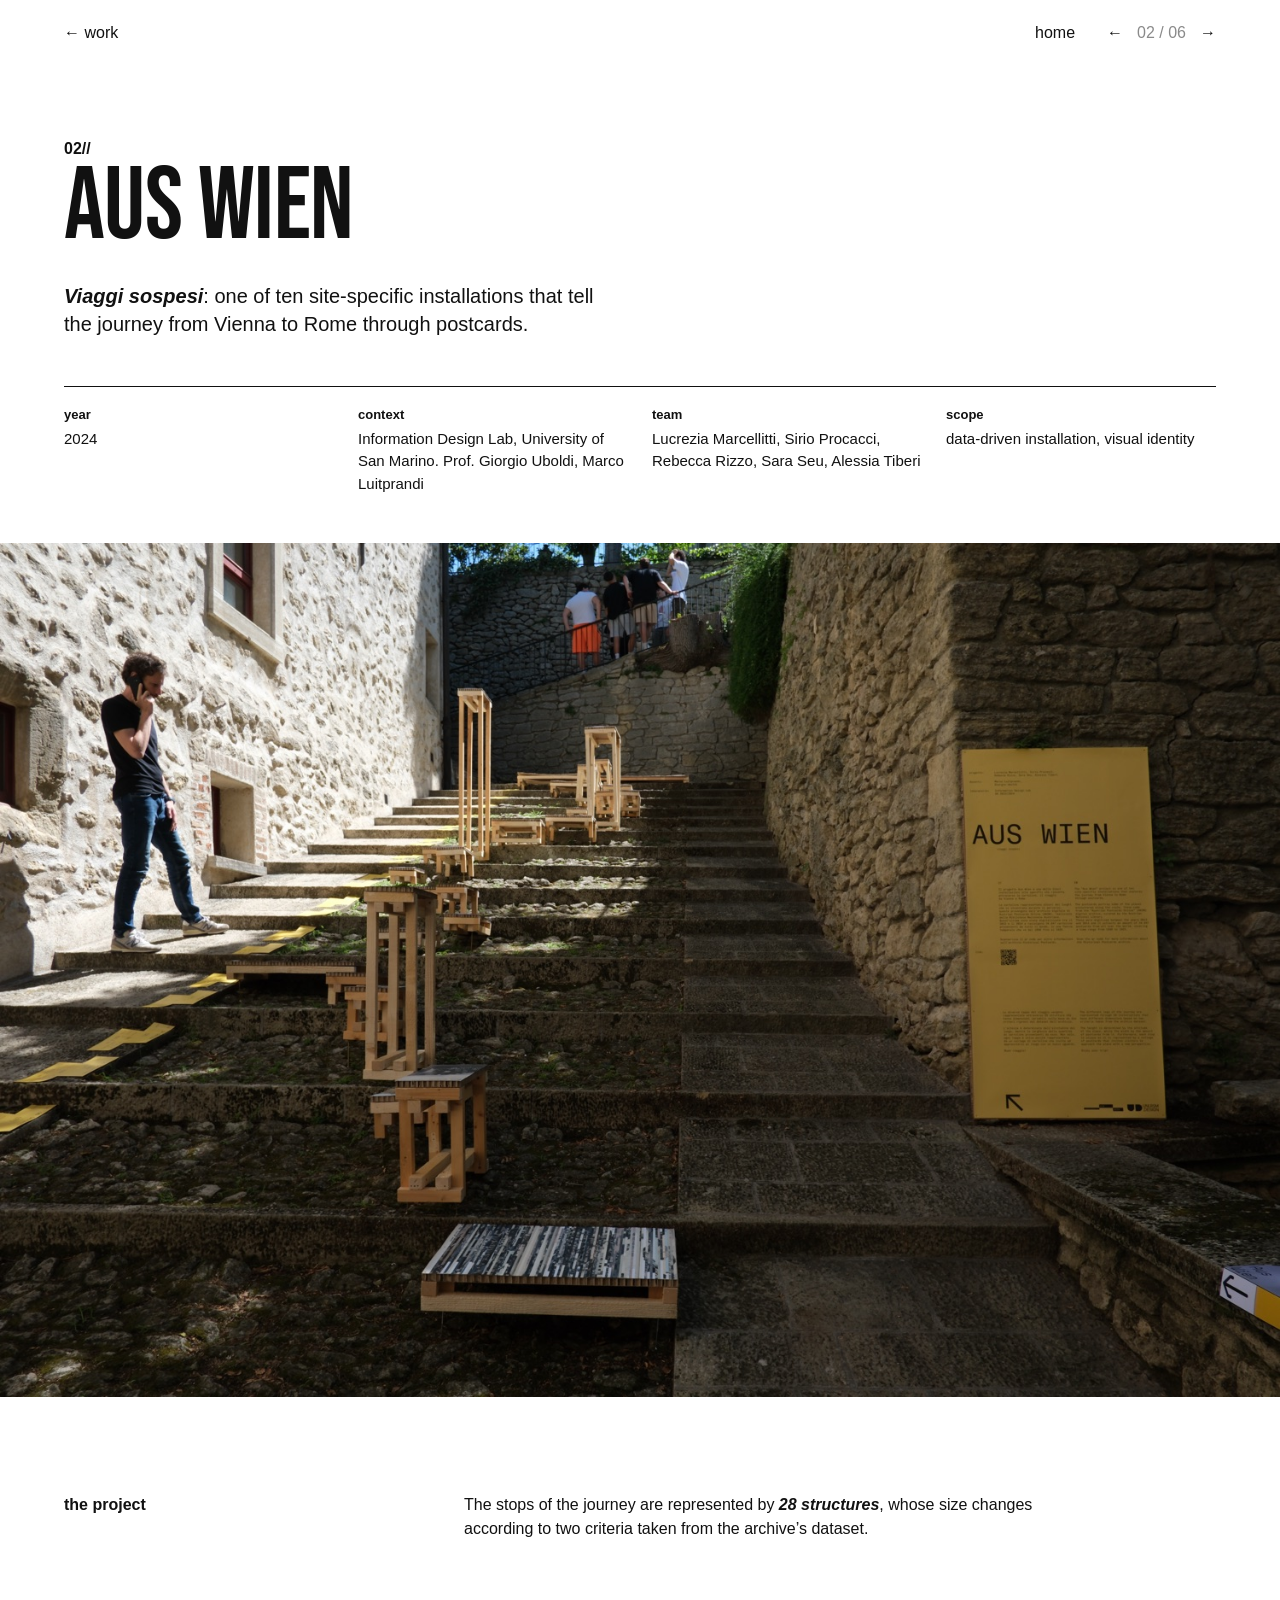
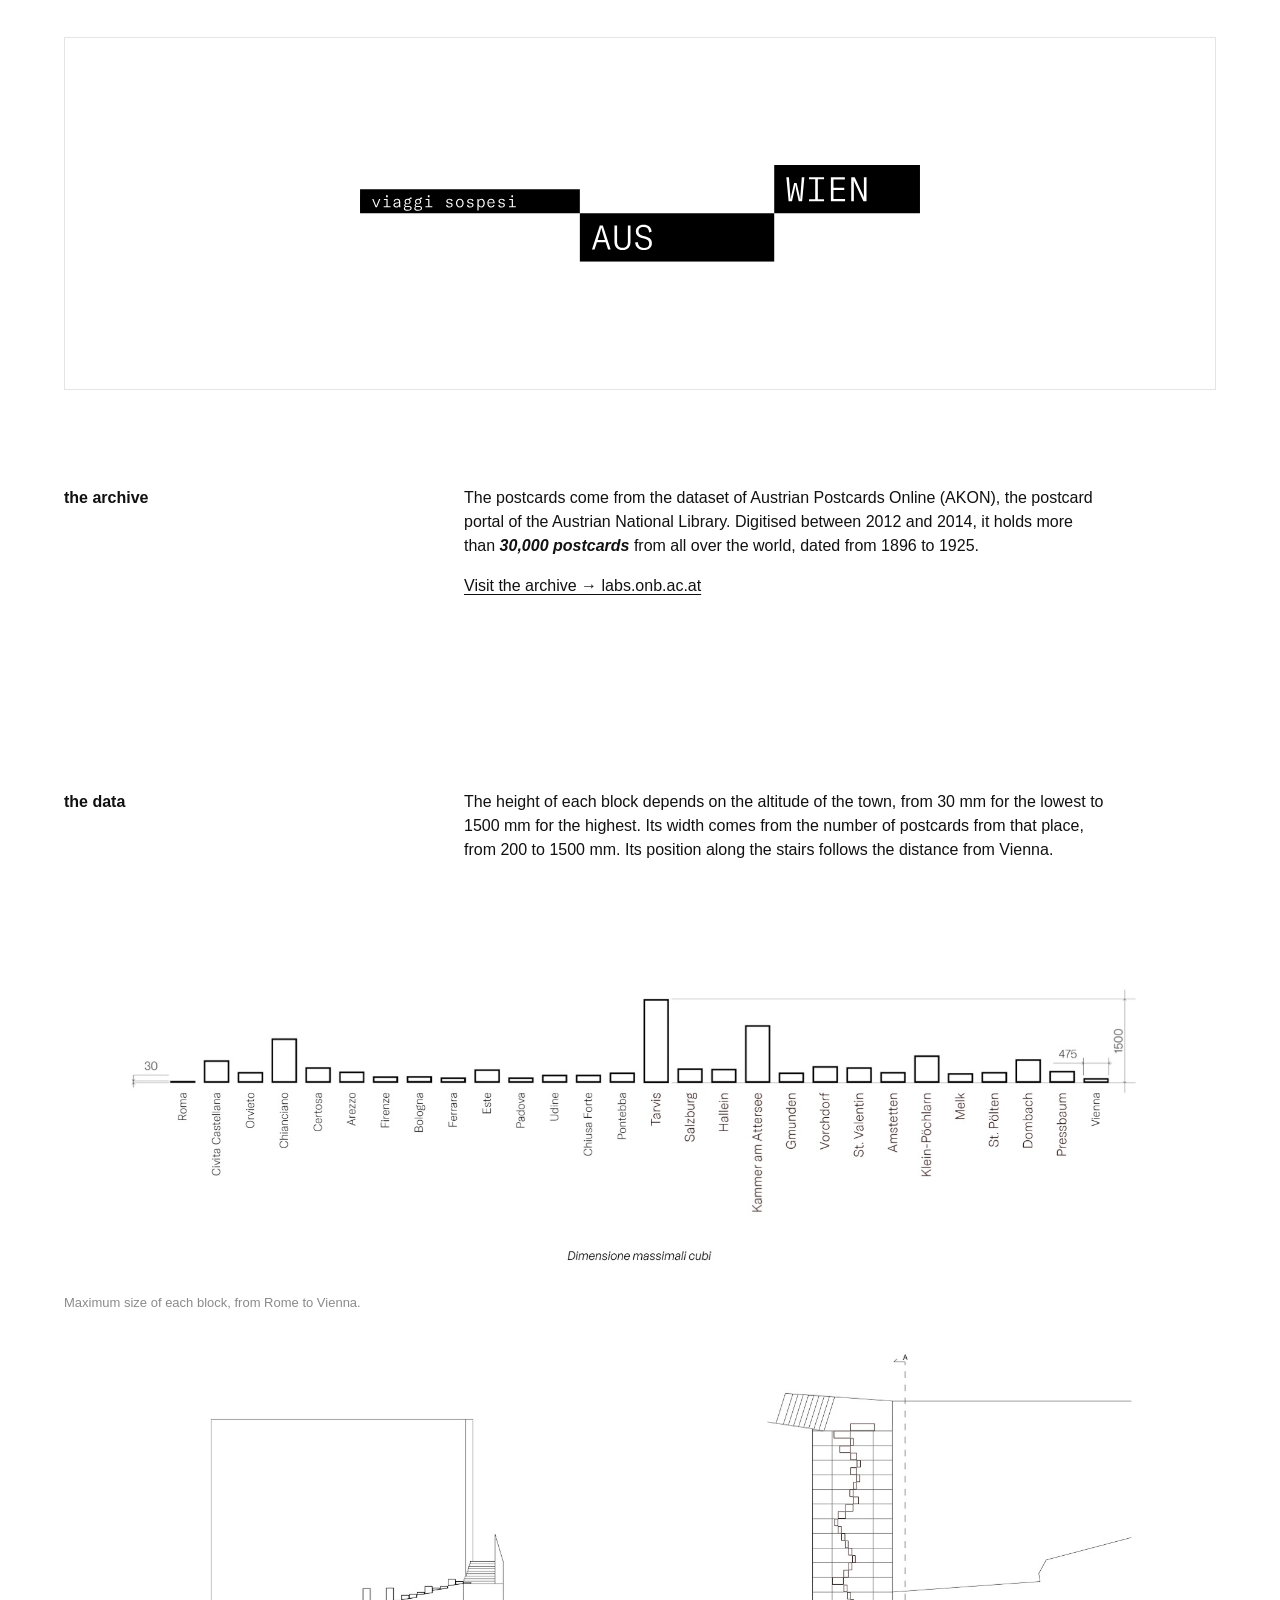
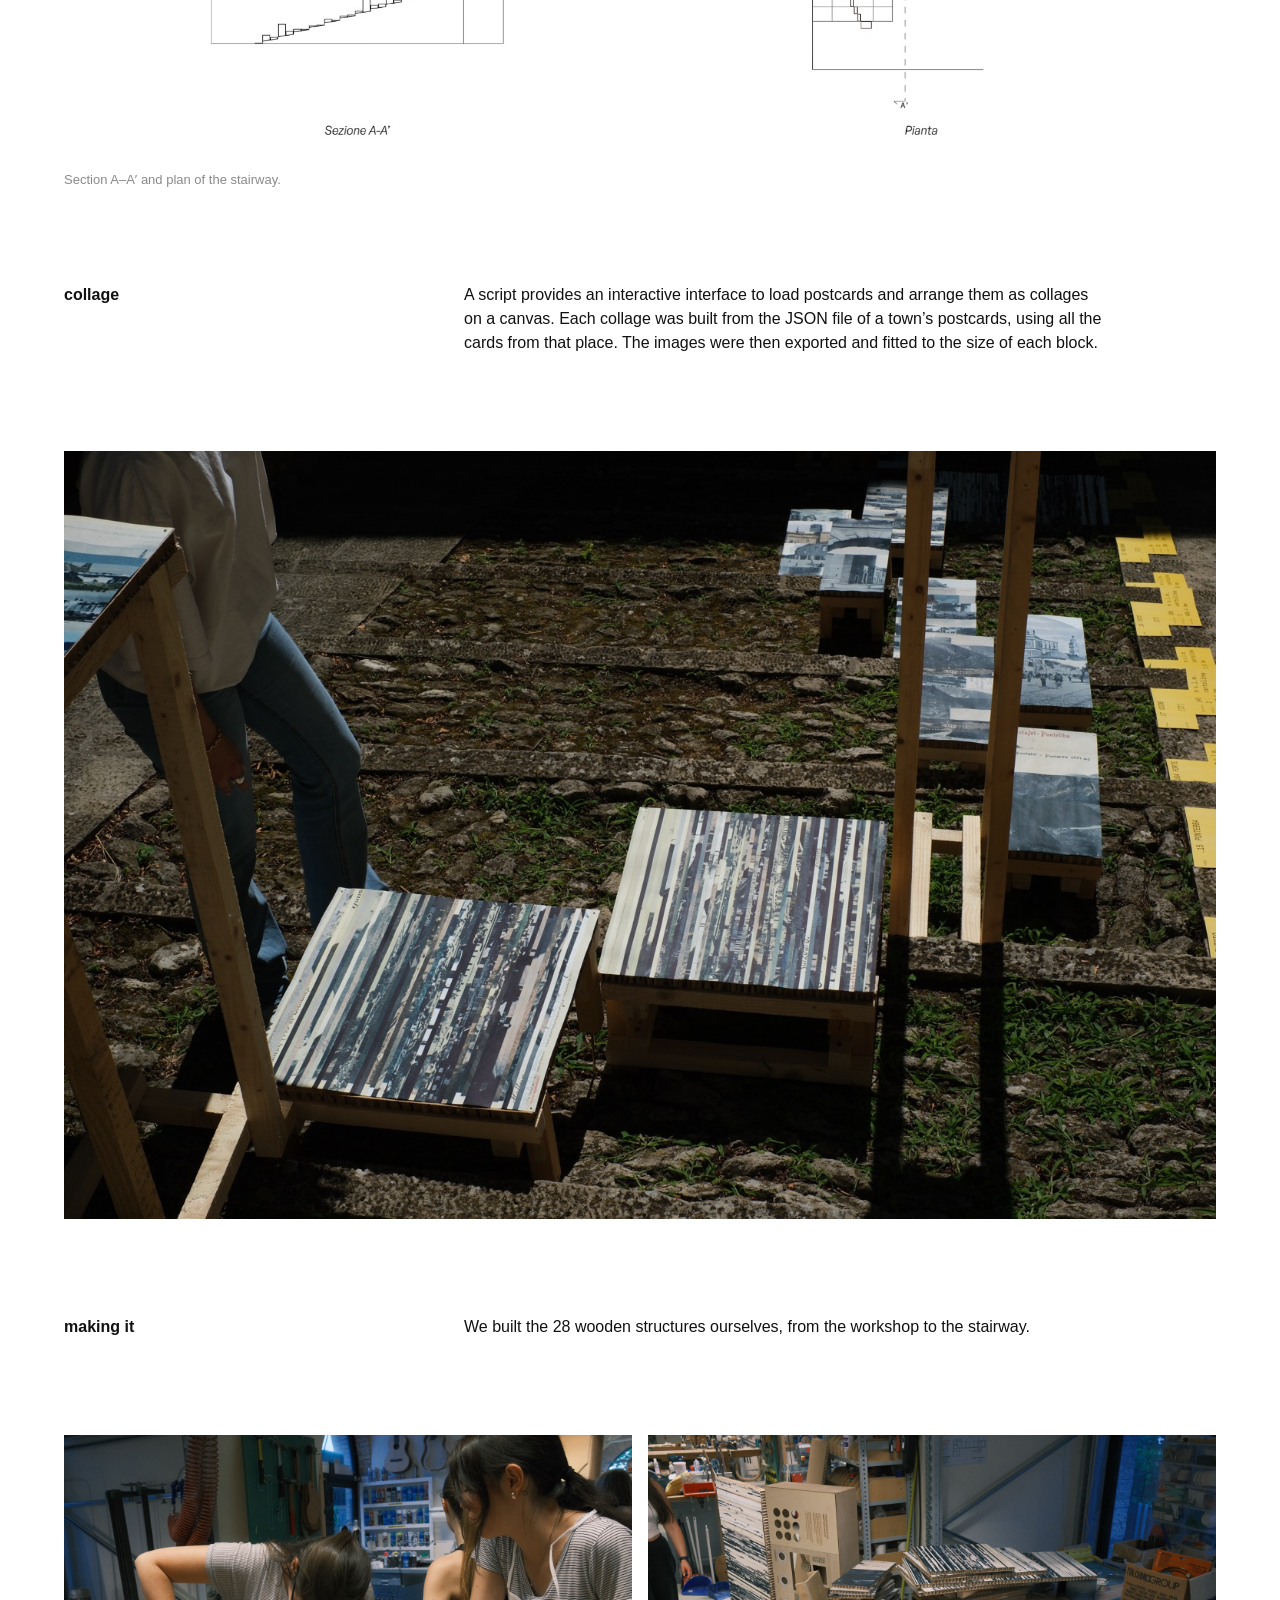
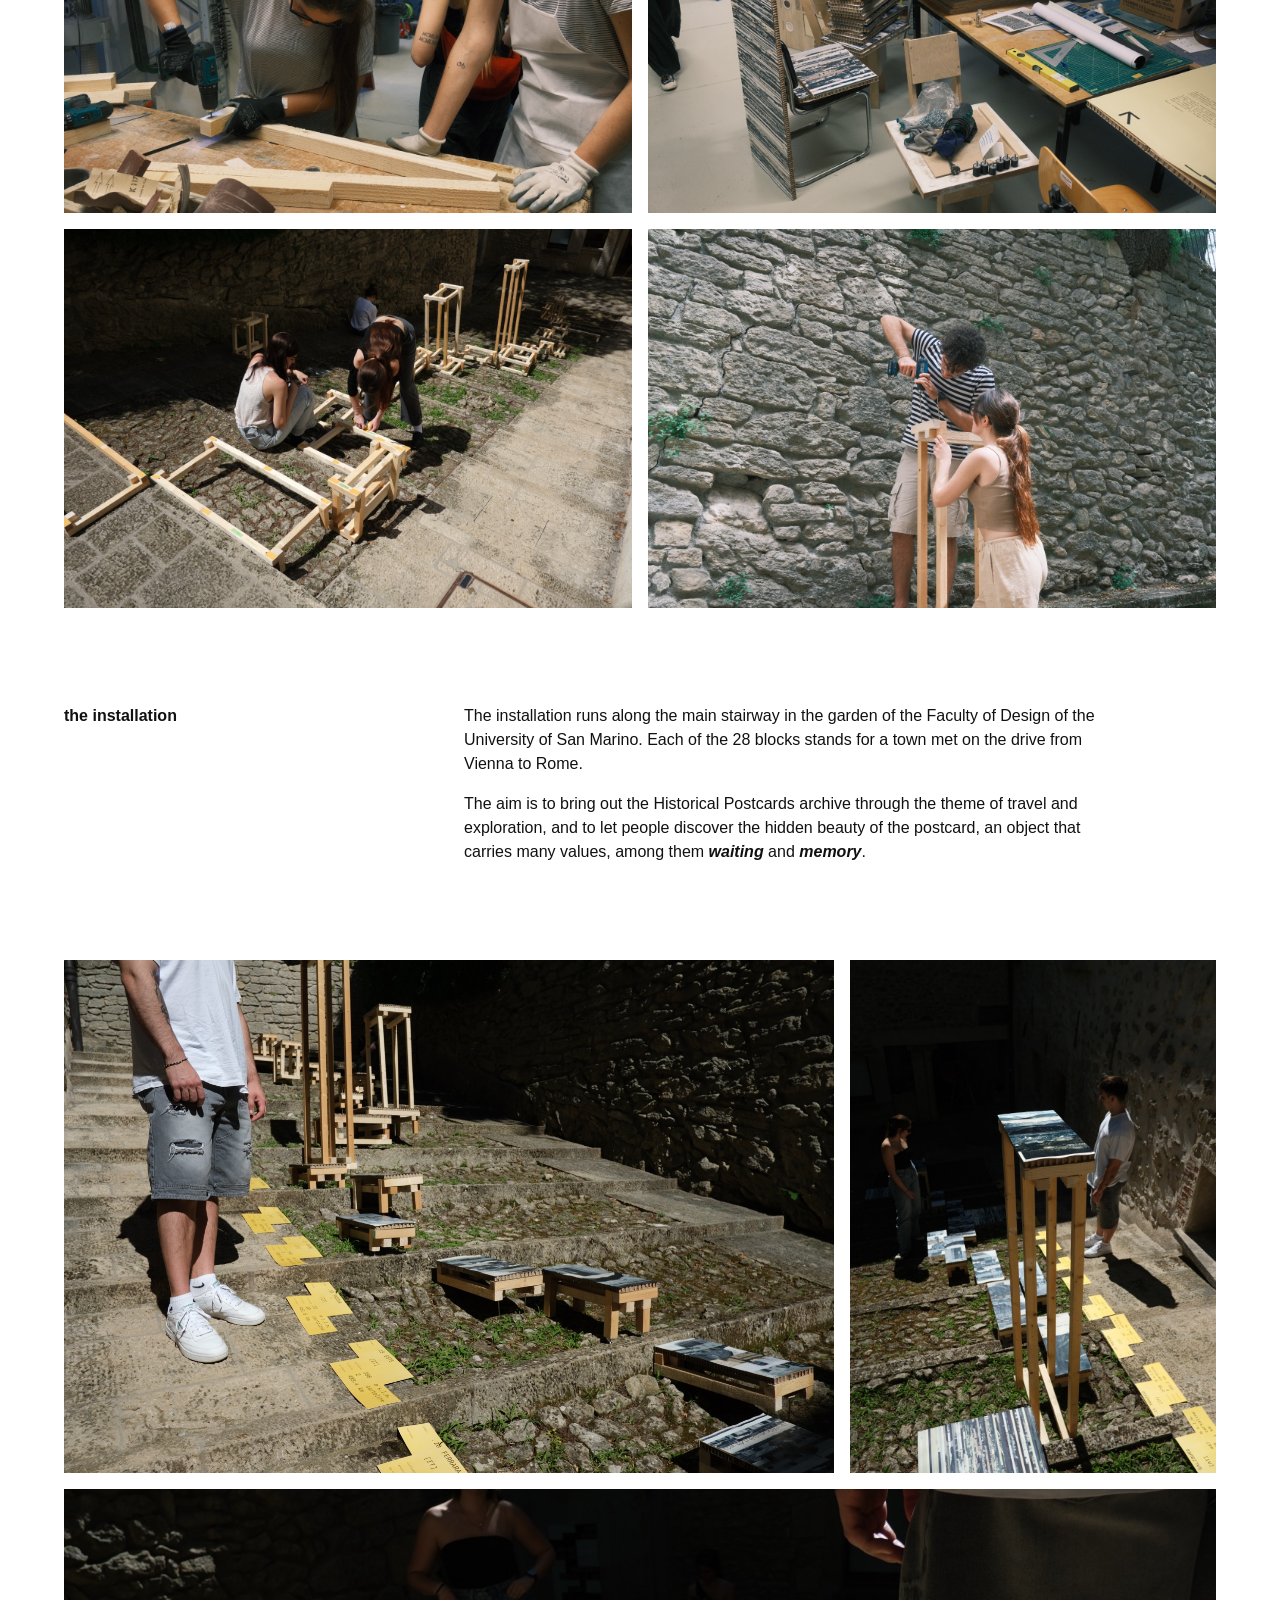
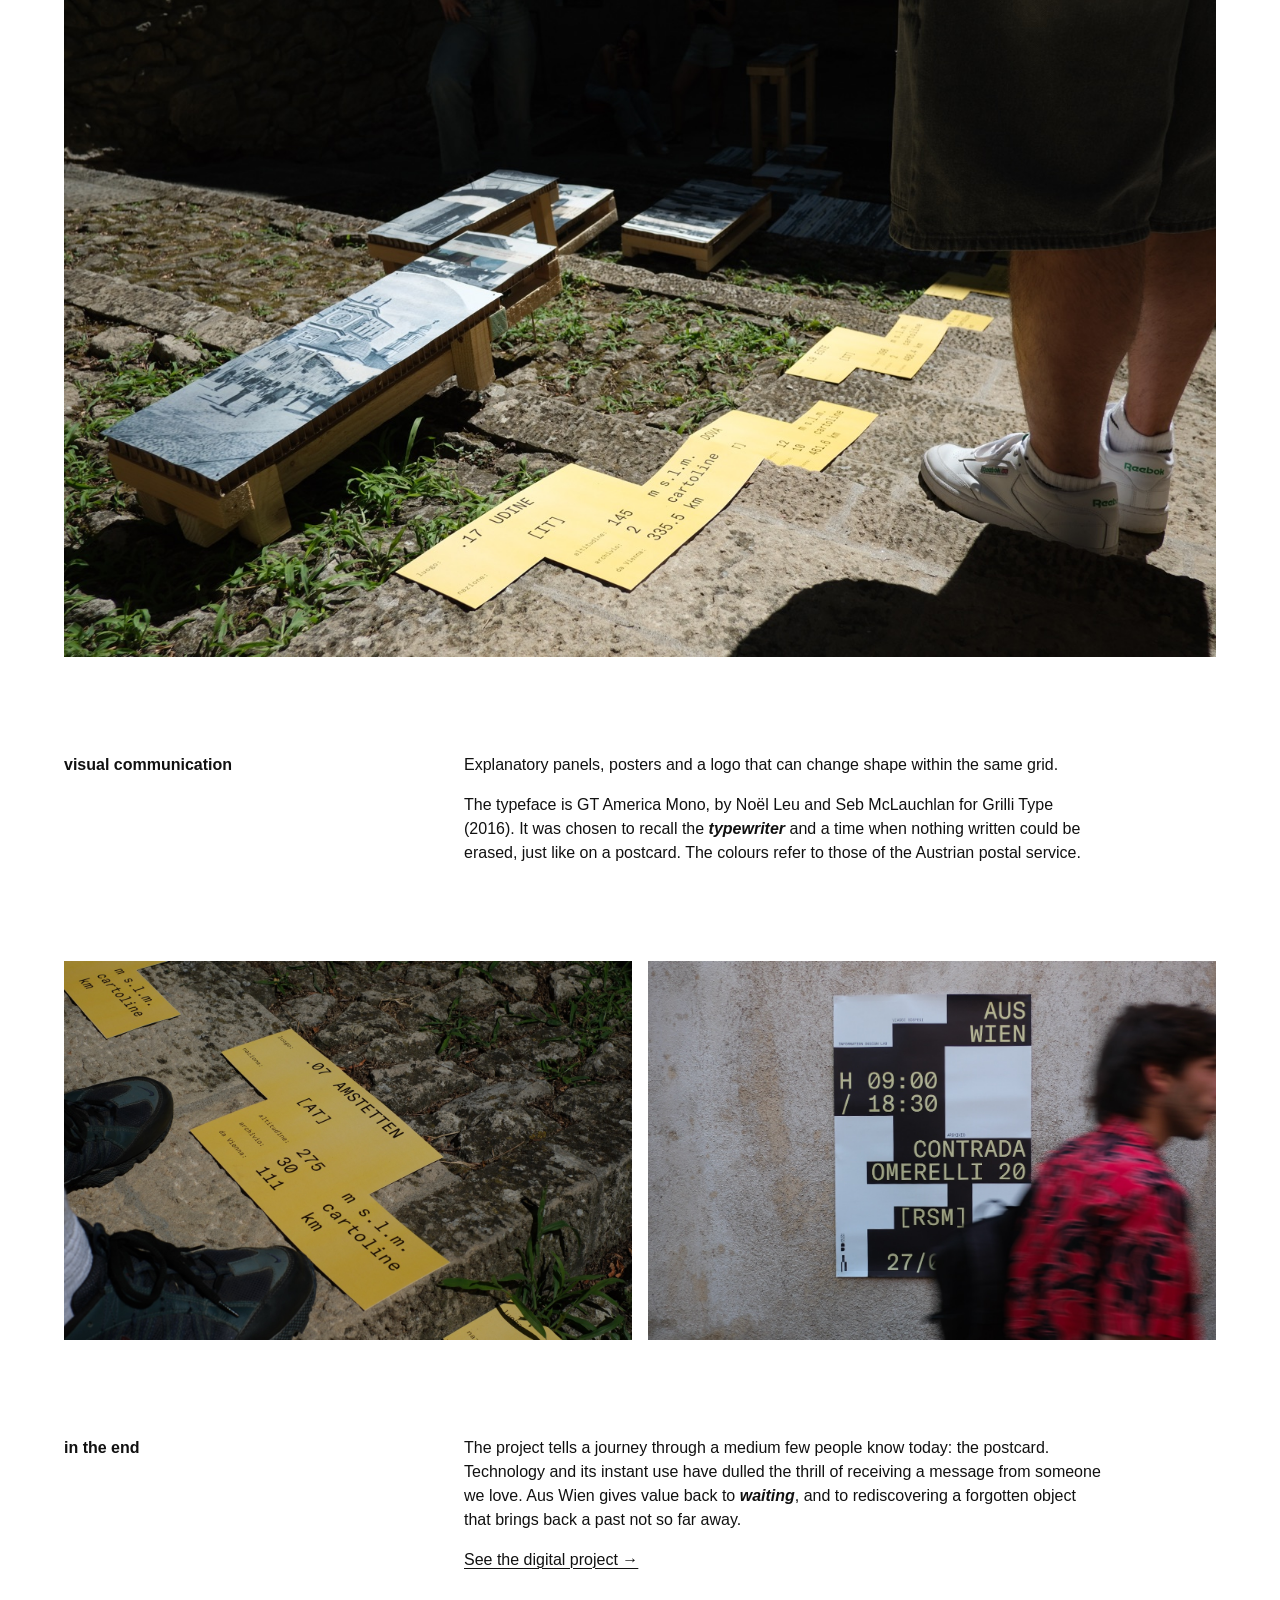
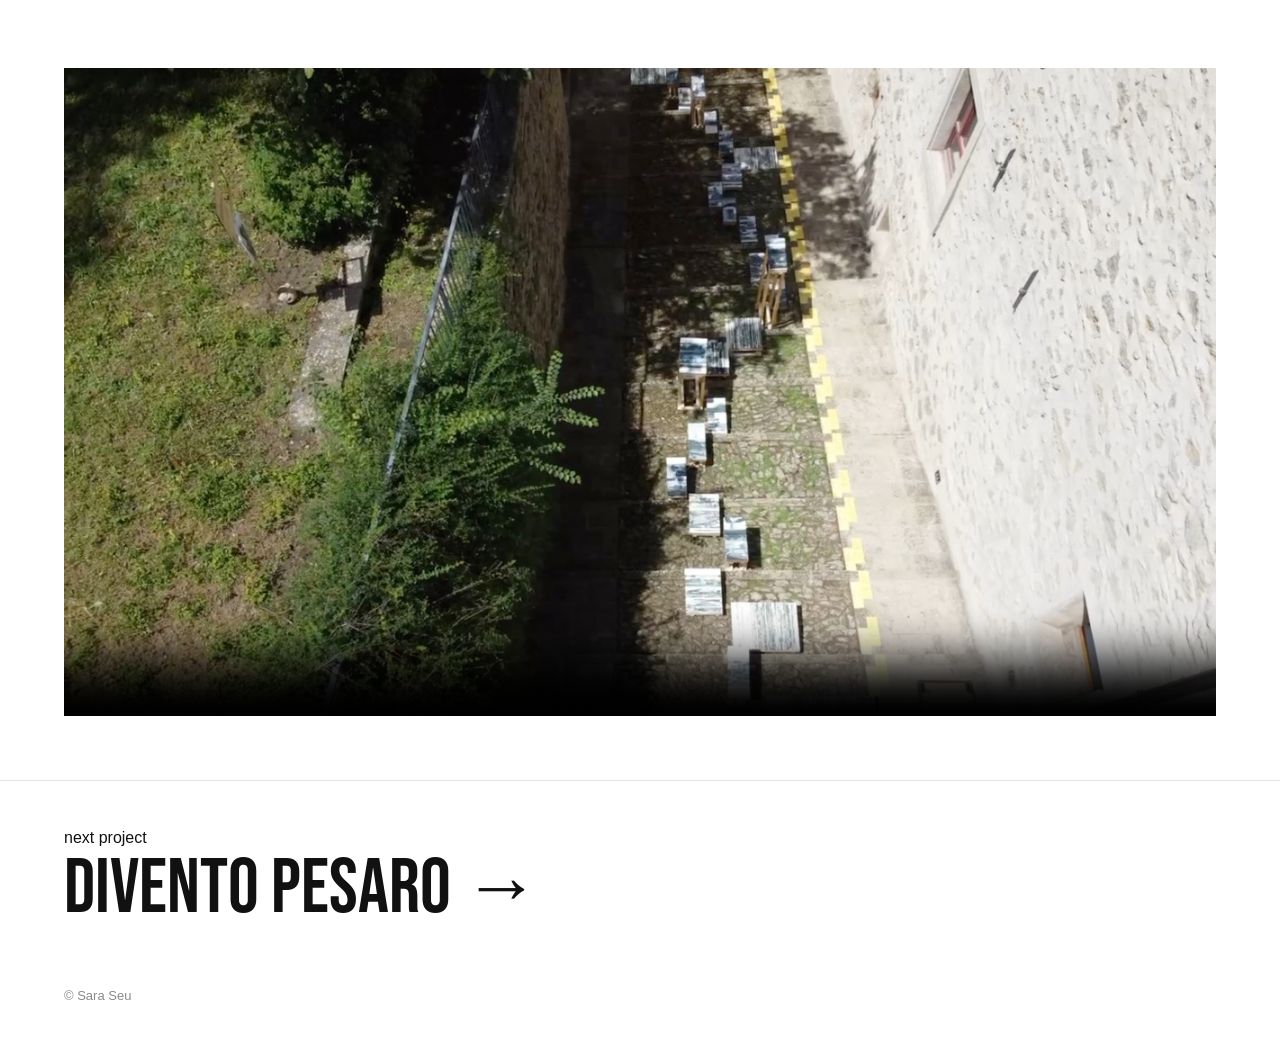
==== aus-wien.html @ dbb71abf "Top bar: back to work, home link and previous/next project arrows Co-Authored-By: Claude Opus 5.5 <n" ====
<!doctype html>
<html lang="en">
  <head>
    <meta charset="UTF-8" />
    <meta name="viewport" content="width=device-width, initial-scale=1.0" />
    <title>Aus Wien — Sara Seu</title>
    <meta
      name="description"
      content="Aus Wien, viaggi sospesi: a site-specific installation that tells the journey from Vienna to Rome through historical postcards."
    />
    <link rel="stylesheet" href="project-style.css?v=3" />
  </head>
  <body>
    <header class="topbar">
      <a href="/work">← work</a>
      <nav class="pager" aria-label="Projects">
        <a href="/">home</a>
        <a href="/maeus" aria-label="Previous project: Mæus">←</a>
        <span class="index">02 / 06</span>
        <a href="/divento-pesaro" aria-label="Next project: DiVento Pesaro">→</a>
      </nav>
    </header>

    <main>
      <section class="hero">
        <p class="number">02//</p>
        <h1>Aus Wien</h1>
        <p class="lede">
          <em>Viaggi sospesi</em>: one of ten site-specific installations
          that tell the journey from Vienna to Rome through postcards.
        </p>

        <dl class="meta">
          <div>
            <dt>year</dt>
            <dd>2024</dd>
          </div>
          <div>
            <dt>context</dt>
            <dd>
              Information Design Lab, University of San Marino. Prof.
              Giorgio Uboldi, Marco Luitprandi
            </dd>
          </div>
          <div>
            <dt>team</dt>
            <dd>
              Lucrezia Marcellitti, Sirio Procacci, Rebecca Rizzo, Sara Seu,
              Alessia Tiberi
            </dd>
          </div>
          <div>
            <dt>scope</dt>
            <dd>data-driven installation, visual identity</dd>
          </div>
        </dl>
      </section>

      <figure class="media bleed">
        <img
          src="images/aus-wien/aw-6.jpg"
          alt="The installation along the stone stairway of the faculty garden: wooden structures of different sizes topped with postcard collages, and a yellow Aus Wien panel."
          width="1500"
          height="1000"
        />
      </figure>

      <section class="block">
        <h2>the project</h2>
        <div class="body">
          <p>
            The stops of the journey are represented by
            <em>28 structures</em>, whose size changes according to two
            criteria taken from the archive’s dataset.
          </p>
        </div>
      </section>

      <figure class="panel" style="--panel: #fff; outline: 1px solid var(--line); outline-offset: -1px">
        <img
          src="images/aus-wien/logo.svg"
          alt="The Aus Wien logo: the words viaggi sospesi, AUS and WIEN in white monospaced type on black blocks set on a stepped grid."
          width="1154"
          height="201"
        />
      </figure>

      <section class="block">
        <h2>the archive</h2>
        <div class="body">
          <p>
            The postcards come from the dataset of Austrian Postcards Online
            (AKON), the postcard portal of the Austrian National Library.
            Digitised between 2012 and 2014, it holds more than
            <em>30,000 postcards</em> from all over the world, dated from
            1896 to 1925.
          </p>
          <p>
            <a href="https://labs.onb.ac.at" target="_blank" rel="noopener">Visit the archive → labs.onb.ac.at</a>
          </p>
        </div>
      </section>

      <section class="block">
        <h2>the data</h2>
        <div class="body">
          <p>
            The height of each block depends on the altitude of the town,
            from 30 mm for the lowest to 1500 mm for the highest. Its width
            comes from the number of postcards from that place, from 200 to
            1500 mm. Its position along the stairs follows the distance from
            Vienna.
          </p>
        </div>
      </section>

      <figure class="media">
        <img
          src="images/aus-wien/chart.jpg"
          alt="Chart of the 28 blocks from Roma to Vienna: bar heights vary from 30 to 1500 mm, with the tallest at Tarvis and Kammer am Attersee."
          width="1900"
          height="535"
          loading="lazy"
        />
        <figcaption>Maximum size of each block, from Rome to Vienna.</figcaption>
      </figure>

      <figure class="media">
        <img
          src="images/aus-wien/drawings.jpg"
          alt="Technical drawings: section A-A' showing the blocks climbing the stairway, and a plan of the stairs with the blocks zigzagging along them."
          width="1900"
          height="716"
          loading="lazy"
        />
        <figcaption>Section A–A′ and plan of the stairway.</figcaption>
      </figure>

      <section class="block">
        <h2>collage</h2>
        <div class="body">
          <p>
            A script provides an interactive interface to load postcards and
            arrange them as collages on a canvas. Each collage was built
            from the JSON file of a town’s postcards, using all the cards
            from that place. The images were then exported and fitted to the
            size of each block.
          </p>
        </div>
      </section>

      <figure class="media">
        <img
          src="images/aus-wien/aw-8.jpg"
          alt="Close-up of two wooden blocks topped with black-and-white postcard collages, on the stone steps."
          width="1500"
          height="1000"
          loading="lazy"
        />
      </figure>

      <section class="block">
        <h2>making it</h2>
        <div class="body">
          <p>
            We built the 28 wooden structures ourselves, from the workshop
            to the stairway.
          </p>
        </div>
      </section>

      <div class="pair even">
        <figure class="media">
          <img
            src="images/aus-wien/aw-2.jpg"
            alt="Students in the workshop drilling and assembling wooden frames."
            width="1500"
            height="1000"
            loading="lazy"
          />
        </figure>
        <figure class="media">
          <img
            src="images/aus-wien/aw-4.jpg"
            alt="The workshop with wooden structures and materials laid out on the tables."
            width="1500"
            height="1000"
            loading="lazy"
          />
        </figure>
      </div>

      <div class="pair even">
        <figure class="media">
          <img
            src="images/aus-wien/aw-5.jpg"
            alt="Assembling wooden frames on the stone stairway."
            width="1500"
            height="1000"
            loading="lazy"
          />
        </figure>
        <figure class="media">
          <img
            src="images/aus-wien/aw-3.jpg"
            alt="Two students placing a tall wooden structure against the stone wall."
            width="1500"
            height="1000"
            loading="lazy"
          />
        </figure>
      </div>

      <section class="block">
        <h2>the installation</h2>
        <div class="body">
          <p>
            The installation runs along the main stairway in the garden of
            the Faculty of Design of the University of San Marino. Each of
            the 28 blocks stands for a town met on the drive from Vienna to
            Rome.
          </p>
          <p>
            The aim is to bring out the Historical Postcards archive through
            the theme of travel and exploration, and to let people discover
            the hidden beauty of the postcard, an object that carries many
            values, among them <em>waiting</em> and <em>memory</em>.
          </p>
        </div>
      </section>

      <div class="pair">
        <figure class="media">
          <img
            src="images/aus-wien/aw-10.jpg"
            alt="The stairway with blocks of different heights and yellow labels marking each town."
            width="1500"
            height="1000"
            loading="lazy"
          />
        </figure>
        <figure class="media">
          <img
            src="images/aus-wien/aw-11.jpg"
            alt="Vertical view of a tall wooden block on the stairs, its top covered with a postcard collage."
            width="1000"
            height="1500"
            loading="lazy"
          />
        </figure>
      </div>

      <figure class="media">
        <img
          src="images/aus-wien/aw-9.jpg"
          alt="A low wooden block with a postcard collage and yellow labels on the steps, a visitor walking past."
          width="1500"
          height="1000"
          loading="lazy"
        />
      </figure>

      <section class="block">
        <h2>visual communication</h2>
        <div class="body">
          <p>
            Explanatory panels, posters and a logo that can change shape
            within the same grid.
          </p>
          <p>
            The typeface is GT America Mono, by Noël Leu and Seb McLauchlan
            for Grilli Type (2016). It was chosen to recall the
            <em>typewriter</em> and a time when nothing written could be
            erased, just like on a postcard. The colours refer to those of
            the Austrian postal service.
          </p>
        </div>
      </section>

      <div class="pair even">
        <figure class="media">
          <img
            src="images/aus-wien/aw-7.jpg"
            alt="Yellow town labels on the stone steps in monospaced type: 07 Amstetten (AT), 275 m s.l.m., 30 cartoline, 111 km."
            width="1500"
            height="1000"
            loading="lazy"
          />
        </figure>
        <figure class="media">
          <img
            src="images/aus-wien/poster.jpg"
            alt="The black-and-white Aus Wien poster on a stone wall, with the time, place and date 27/06/2024, a passer-by in front."
            width="1800"
            height="909"
            loading="lazy"
          />
        </figure>
      </div>

      <section class="block">
        <h2>in the end</h2>
        <div class="body">
          <p>
            The project tells a journey through a medium few people know
            today: the postcard. Technology and its instant use have dulled
            the thrill of receiving a message from someone we love. Aus Wien
            gives value back to <em>waiting</em>, and to rediscovering a
            forgotten object that brings back a past not so far away.
          </p>
          <p>
            <a href="https://readymag.website/u3076303496/4854038/" target="_blank" rel="noopener">See the digital project →</a>
          </p>
        </div>
      </section>

      <figure class="media">
        <video
          controls
          preload="none"
          playsinline
          poster="images/aus-wien/video-poster.jpg"
          width="1280"
          height="720"
        >
          <source src="images/aus-wien/aus-wien.mp4" type="video/mp4" />
        </video>
      </figure>

      <a class="next" href="/divento-pesaro">
        <small>next project</small>
        <strong>DiVento Pesaro</strong>
      </a>
    </main>

    <footer class="credits">© Sara Seu</footer>
  </body>
</html>
---- project-style.css ----
@import url("https://api.fontshare.com/v2/css?f[]=general-sans@200,400,600,700&display=swap");
@import url("https://fonts.googleapis.com/css2?family=Bebas+Neue&display=swap");

/* ------------------------------------------------------------------
   Project pages — shared template
   ------------------------------------------------------------------ */

:root {
  color-scheme: light;
  --ink: #111;
  --muted: #333333;
  --soft: #8a8a8a;
  --bg: #ffffff;
  --line: #e4e4e4;
  --gutter: clamp(20px, 5vw, 64px);
  --display: "Bebas Neue", "Oswald", "Arial Narrow", sans-serif;
  --text: "General Sans", "Helvetica Neue", Helvetica, Arial, sans-serif;
}

* {
  box-sizing: border-box;
}

body {
  margin: 0;
  min-height: 100vh;
  font-family: var(--text);
  color: var(--ink);
  background: var(--bg);
  -webkit-font-smoothing: antialiased;
}

img {
  display: block;
  width: 100%;
  height: auto;
}

em {
  font-style: italic;
  font-weight: 600;
}

/* ---------- top bar ---------- */

.topbar {
  position: sticky;
  top: 0;
  z-index: 10;
  display: flex;
  justify-content: space-between;
  align-items: baseline;
  padding: 24px var(--gutter);
  font-size: 16px;
  background: rgba(255, 255, 255, 0.92);
  backdrop-filter: blur(6px);
}

.topbar a {
  color: var(--ink);
  text-decoration: none;
  position: relative;
  padding-bottom: 2px;
}

.topbar a::after {
  content: "";
  position: absolute;
  left: 0;
  bottom: 0;
  height: 1px;
  width: 0%;
  background: currentColor;
  transition: width 0.2s ease;
}

.topbar a:hover::after,
.topbar a:focus-visible::after {
  width: 100%;
}

.topbar .index {
  font-weight: 200;
  color: var(--soft);
}

/* home link + previous / next project arrows */
.pager {
  display: flex;
  align-items: baseline;
  gap: 14px;
}

.pager a:first-child {
  margin-right: 18px;
}

.pager .index {
  font-variant-numeric: tabular-nums;
}

/* ---------- hero ---------- */

.hero {
  padding: 8vh var(--gutter) 48px;
}

.hero .number {
  font-size: 16px;
  font-weight: 600;
  margin: 0 0 8px;
}

.hero h1 {
  margin: 0;
  font-family: var(--display);
  font-weight: 400;
  font-size: clamp(44px, 8vw, 120px);
  overflow-wrap: break-word;
  line-height: 0.82;
  letter-spacing: -0.005em;
  text-transform: uppercase;
}

.hero .lede {
  max-width: 560px;
  margin: 32px 0 0;
  font-size: 20px;
  font-weight: 200;
  line-height: 1.4;
}

.meta {
  display: grid;
  grid-template-columns: repeat(4, minmax(0, 1fr));
  gap: 24px;
  margin: 48px 0 0;
  padding: 20px 0 0;
  border-top: 1px solid var(--ink);
}

.meta div {
  margin: 0;
}

.meta dt {
  font-size: 13px;
  font-weight: 600;
  margin-bottom: 6px;
}

.meta dd {
  margin: 0;
  font-size: 15px;
  font-weight: 200;
  line-height: 1.5;
}

/* ---------- media ---------- */

.media {
  margin: 0;
  padding: 0 var(--gutter);
}

.media.narrow {
  max-width: calc(760px + 2 * var(--gutter));
  margin-left: auto;
  margin-right: auto;
}

.media video {
  display: block;
  width: 100%;
  height: auto;
  background: #000;
}

.media + .media {
  margin-top: 16px;
}

.media.bleed {
  padding: 0;
}

.media.dark {
  background: #000;
}

.media figcaption {
  padding: 12px 0 0;
  font-size: 13px;
  font-weight: 200;
  color: var(--soft);
}

.media.bleed figcaption {
  padding-left: var(--gutter);
}

.media.dark figcaption {
  padding-bottom: 16px;
}

/* two images side by side, always the same height */
.pair {
  display: grid;
  grid-template-columns: 2.1fr 1fr;
  gap: 16px;
  align-items: stretch;
  padding: 0 var(--gutter);
}

.pair.even {
  grid-template-columns: 1fr 1fr;
}

.pair .media img {
  width: 100%;
  height: 100%;
  object-fit: cover;
  object-position: center;
}

/* even pairs: both images cropped to the same 3:2 frame */
.pair.even .media img {
  aspect-ratio: 3 / 2;
}

/* drawings and sketches: never cropped, centred on white */
.pair.contain .media img {
  object-fit: contain;
  background: #fff;
}

/* wide + tall pairs: the wide image sets the height, the tall one fills it */
.pair:not(.even) > .media:first-child img {
  aspect-ratio: 3 / 2;
}

.pair:not(.even) > .media:last-child {
  position: relative;
}

.pair:not(.even) > .media:last-child img {
  position: absolute;
  inset: 0;
}

.pair + .pair,
.media + .pair,
.pair + .media,
.panel + .pair,
.pair + .panel {
  margin-top: 16px;
}

@media (max-width: 720px) {
  .pair:not(.even) > .media:last-child {
    position: static;
  }

  .pair:not(.even) > .media:last-child img {
    position: static;
    height: auto;
    aspect-ratio: 2 / 3;
  }
}

@media (max-width: 560px) {
  .pair.even {
    grid-template-columns: 1fr;
  }
}

.pair .media {
  padding: 0;
  margin: 0;
}

/* coloured panel holding a logo or artwork */
.panel {
  display: grid;
  place-items: center;
  margin: 0 var(--gutter);
  padding: clamp(48px, 10vw, 140px) var(--gutter);
  background: var(--panel, #f4f4f4);
}

.panel img {
  width: min(560px, 100%);
}

.panel.bleed {
  margin: 0;
}

/* colour swatches */
.swatches {
  display: grid;
  grid-template-columns: repeat(auto-fit, minmax(160px, 1fr));
  gap: 16px;
  margin: 24px 0 0;
  padding: 0;
  list-style: none;
}

.swatches li {
  aspect-ratio: 3 / 2;
  display: flex;
  flex-direction: column;
  justify-content: flex-end;
  padding: 14px;
  font-size: 13px;
  line-height: 1.4;
  border: 1px solid var(--line);
}

.swatches b {
  font-weight: 600;
}

.block a {
  color: inherit;
  text-underline-offset: 3px;
  text-decoration-thickness: 1px;
}

/* ---------- text blocks ---------- */

.block {
  display: grid;
  grid-template-columns: minmax(0, 1fr) minmax(0, 2fr);
  gap: 24px;
  padding: 96px var(--gutter);
}

.block h2 {
  margin: 0;
  font-size: 16px;
  font-weight: 600;
}

.block h2 span {
  display: block;
  font-weight: 200;
  color: var(--soft);
}

.block .body {
  max-width: 640px;
}

.block p {
  margin: 0 0 16px;
  font-size: 20px;
  font-weight: 200;
  line-height: 1.5;
}

.block p:last-child {
  margin-bottom: 0;
}

.tags {
  display: flex;
  flex-wrap: wrap;
  gap: 8px;
  margin: 24px 0 0;
  padding: 0;
  list-style: none;
}

.tags li {
  padding: 6px 14px;
  border: 1px solid var(--ink);
  border-radius: 999px;
  font-size: 15px;
}

.numbered {
  columns: 2;
  column-gap: 32px;
  margin: 24px 0 0;
  padding: 0 0 0 1.6em;
  font-size: 15px;
  font-weight: 200;
  line-height: 1.8;
}

.numbered li::marker {
  font-weight: 600;
}

/* problem → solution rows */
.solutions {
  margin: 24px 0 0;
  padding: 0;
  list-style: none;
  border-top: 1px solid var(--line);
}

.solutions li {
  display: grid;
  grid-template-columns: 1fr auto 1fr;
  gap: 16px;
  align-items: baseline;
  padding: 14px 0;
  border-bottom: 1px solid var(--line);
  font-size: 16px;
  font-weight: 200;
  line-height: 1.4;
}

.solutions li::after {
  content: none;
}

.solutions .arrow {
  color: var(--soft);
}

.solutions b {
  font-weight: 600;
}

/* small labelled facts, e.g. interview numbers */
.figures {
  display: grid;
  grid-template-columns: repeat(4, minmax(0, 1fr));
  gap: 24px;
  margin: 32px 0 0;
}

.figures div {
  border-top: 1px solid var(--ink);
  padding-top: 12px;
}

.figures strong {
  display: block;
  font-family: var(--display);
  font-weight: 400;
  font-size: 64px;
  line-height: 1;
}

.figures span {
  font-size: 14px;
  font-weight: 200;
}

/* looping prototype clips */
.clips {
  display: grid;
  grid-template-columns: repeat(3, minmax(0, 1fr));
  gap: 16px;
  padding: 0 var(--gutter);
}

.clips figure {
  margin: 0;
}

.clips video {
  display: block;
  width: 100%;
  height: auto;
  background: #000;
}

.clips figcaption {
  padding-top: 10px;
  font-size: 13px;
  font-weight: 200;
  color: var(--soft);
}

@media (max-width: 720px) {
  .figures {
    grid-template-columns: repeat(2, minmax(0, 1fr));
  }

  .clips {
    grid-template-columns: 1fr;
  }

  .solutions li {
    grid-template-columns: 1fr;
    gap: 4px;
  }

  .solutions .arrow {
    display: none;
  }
}

/* ---------- work index ---------- */

.work-grid {
  display: grid;
  grid-template-columns: repeat(2, minmax(0, 1fr));
  gap: 48px 16px;
  margin: 0;
  padding: 0 var(--gutter);
  list-style: none;
}

.work-grid a {
  display: block;
  color: var(--ink);
  text-decoration: none;
}

.work-grid img {
  aspect-ratio: 3 / 2;
  object-fit: cover;
  transition: opacity 0.3s ease;
}

.work-grid a:hover img,
.work-grid a:focus-visible img {
  opacity: 0.85;
}

.work-grid .label {
  display: flex;
  justify-content: space-between;
  align-items: baseline;
  gap: 16px;
  padding-top: 14px;
}

.work-grid strong {
  font-family: var(--display);
  font-weight: 400;
  font-size: clamp(32px, 4vw, 56px);
  line-height: 0.9;
  text-transform: uppercase;
}

.work-grid small {
  font-size: 14px;
  font-weight: 200;
  color: var(--muted);
  text-align: right;
}

/* ---------- curriculum ---------- */

.cv-list {
  margin: 0;
  padding: 0;
  list-style: none;
  border-top: 1px solid var(--line);
}

.cv-list li {
  display: grid;
  grid-template-columns: minmax(0, 1fr) auto;
  gap: 4px 24px;
  padding: 16px 0;
  border-bottom: 1px solid var(--line);
}

.cv-list b {
  font-size: 18px;
  font-weight: 600;
}

.cv-list span {
  grid-column: 1;
  font-size: 15px;
  font-weight: 200;
  color: var(--muted);
}

.cv-list time {
  grid-column: 2;
  grid-row: 1;
  font-size: 15px;
  font-weight: 200;
  color: var(--soft);
  white-space: nowrap;
}

.portrait {
  width: min(100%, 360px);
  margin-top: 20px;
  aspect-ratio: 4 / 5;
  object-fit: cover;
}

.block a.mail {
  font-size: 20px;
  font-weight: 600;
}

@media (max-width: 720px) {
  .work-grid {
    grid-template-columns: 1fr;
  }
}

/* ---------- next project ---------- */

.next {
  display: block;
  padding: 48px var(--gutter) 64px;
  color: var(--ink);
  text-decoration: none;
  border-top: 1px solid var(--line);
  margin-top: 64px;
}

.next small {
  display: block;
  font-size: 16px;
  font-weight: 200;
  margin-bottom: 8px;
}

.next strong {
  display: block;
  font-family: var(--display);
  font-weight: 400;
  font-size: clamp(40px, 6vw, 80px);
  line-height: 0.9;
  text-transform: uppercase;
  transition: transform 0.3s ease;
}

.next:hover strong,
.next:focus-visible strong {
  transform: translateX(16px);
}

.next strong::after {
  content: " \2192";
}

footer.credits {
  padding: 0 var(--gutter) 48px;
  font-size: 13px;
  font-weight: 200;
  color: var(--soft);
}

/* ---------- old placeholder layout (pages not redesigned yet) ---------- */

.page {
  max-width: 900px;
  padding: 64px 24px 96px;
  margin: 0 auto;
}

.back {
  display: inline-block;
  margin-bottom: 32px;
  text-decoration: none;
  color: var(--ink);
}

.page h1 {
  margin: 0 0 16px;
  font-size: 40px;
  font-weight: 600;
}

.subtitle {
  font-size: 18px;
  color: var(--muted);
  margin: 0 0 32px;
  font-weight: 200;
}

.section {
  margin-top: 32px;
}

.section h2 {
  font-size: 20px;
  margin: 0 0 12px;
  font-weight: 600;
}

.section p,
.section ul {
  margin: 0 0 12px;
  color: var(--muted);
  font-size: 18px;
  font-weight: 200;
  line-height: 1.6;
}

/* ---------- small screens ---------- */

@media (max-width: 720px) {
  .meta {
    grid-template-columns: repeat(2, minmax(0, 1fr));
  }

  .block {
    grid-template-columns: 1fr;
    padding: 64px var(--gutter);
  }

  .block p,
  .hero .lede {
    font-size: 18px;
  }

  .pair {
    grid-template-columns: 1fr;
  }

  .numbered {
    columns: 1;
  }
}

/* ---------- text: 16px regular, first lines aligned with headings ---------- */

.block h2,
.block p,
.block li,
.block b {
  line-height: 1.5;
}

.block p {
  font-size: 16px;
  font-weight: 400;
}

.block .body > :first-child {
  margin-top: 0;
}

.block h2 span,
.meta dd,
.figures span,
.cv-list span,
.cv-list time {
  font-weight: 400;
}

.numbered,
.solutions li {
  font-size: 16px;
  font-weight: 400;
}

.numbered li {
  margin-bottom: 4px;
}

.cv-list {
  border-top: 0;
}

.cv-list li:first-child {
  padding-top: 0;
}

.cv-list b {
  font-size: 16px;
}

.cv-list span,
.cv-list time {
  font-size: 14px;
}

.block a.mail {
  font-size: 16px;
}
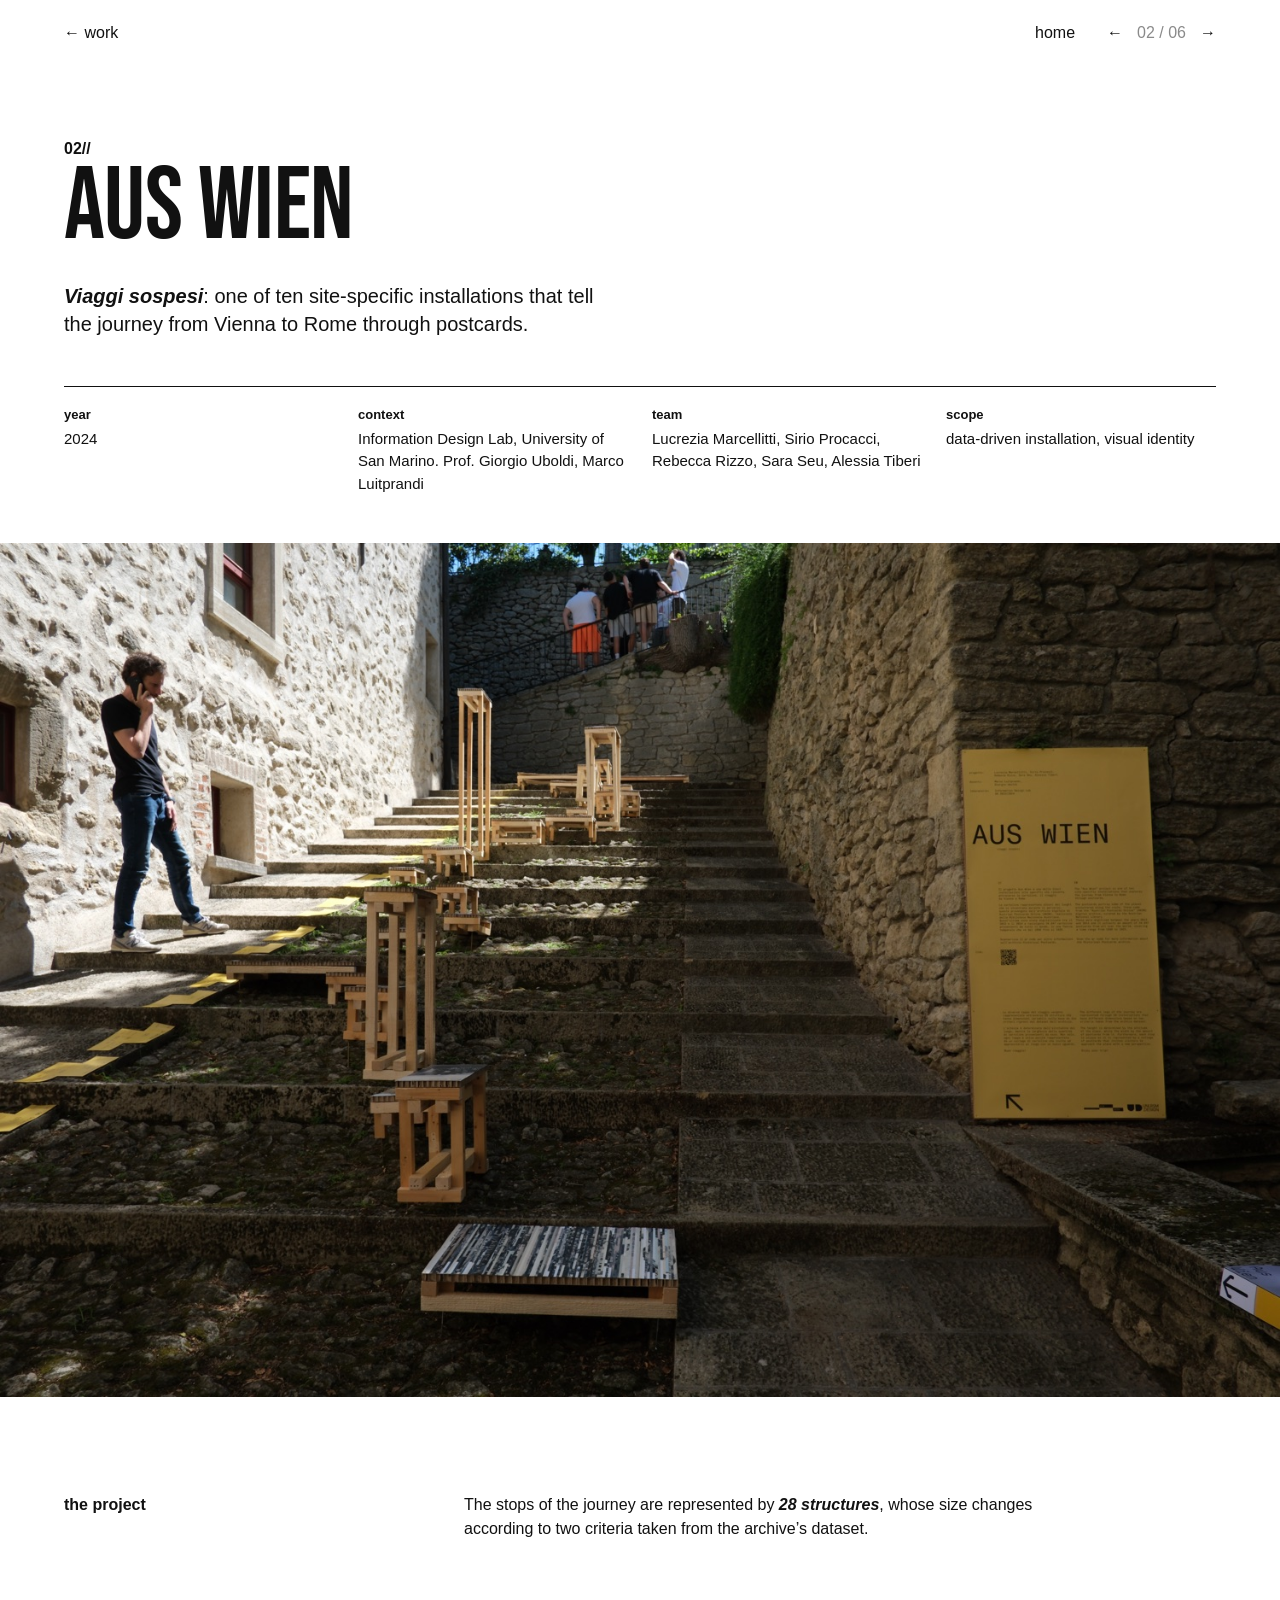
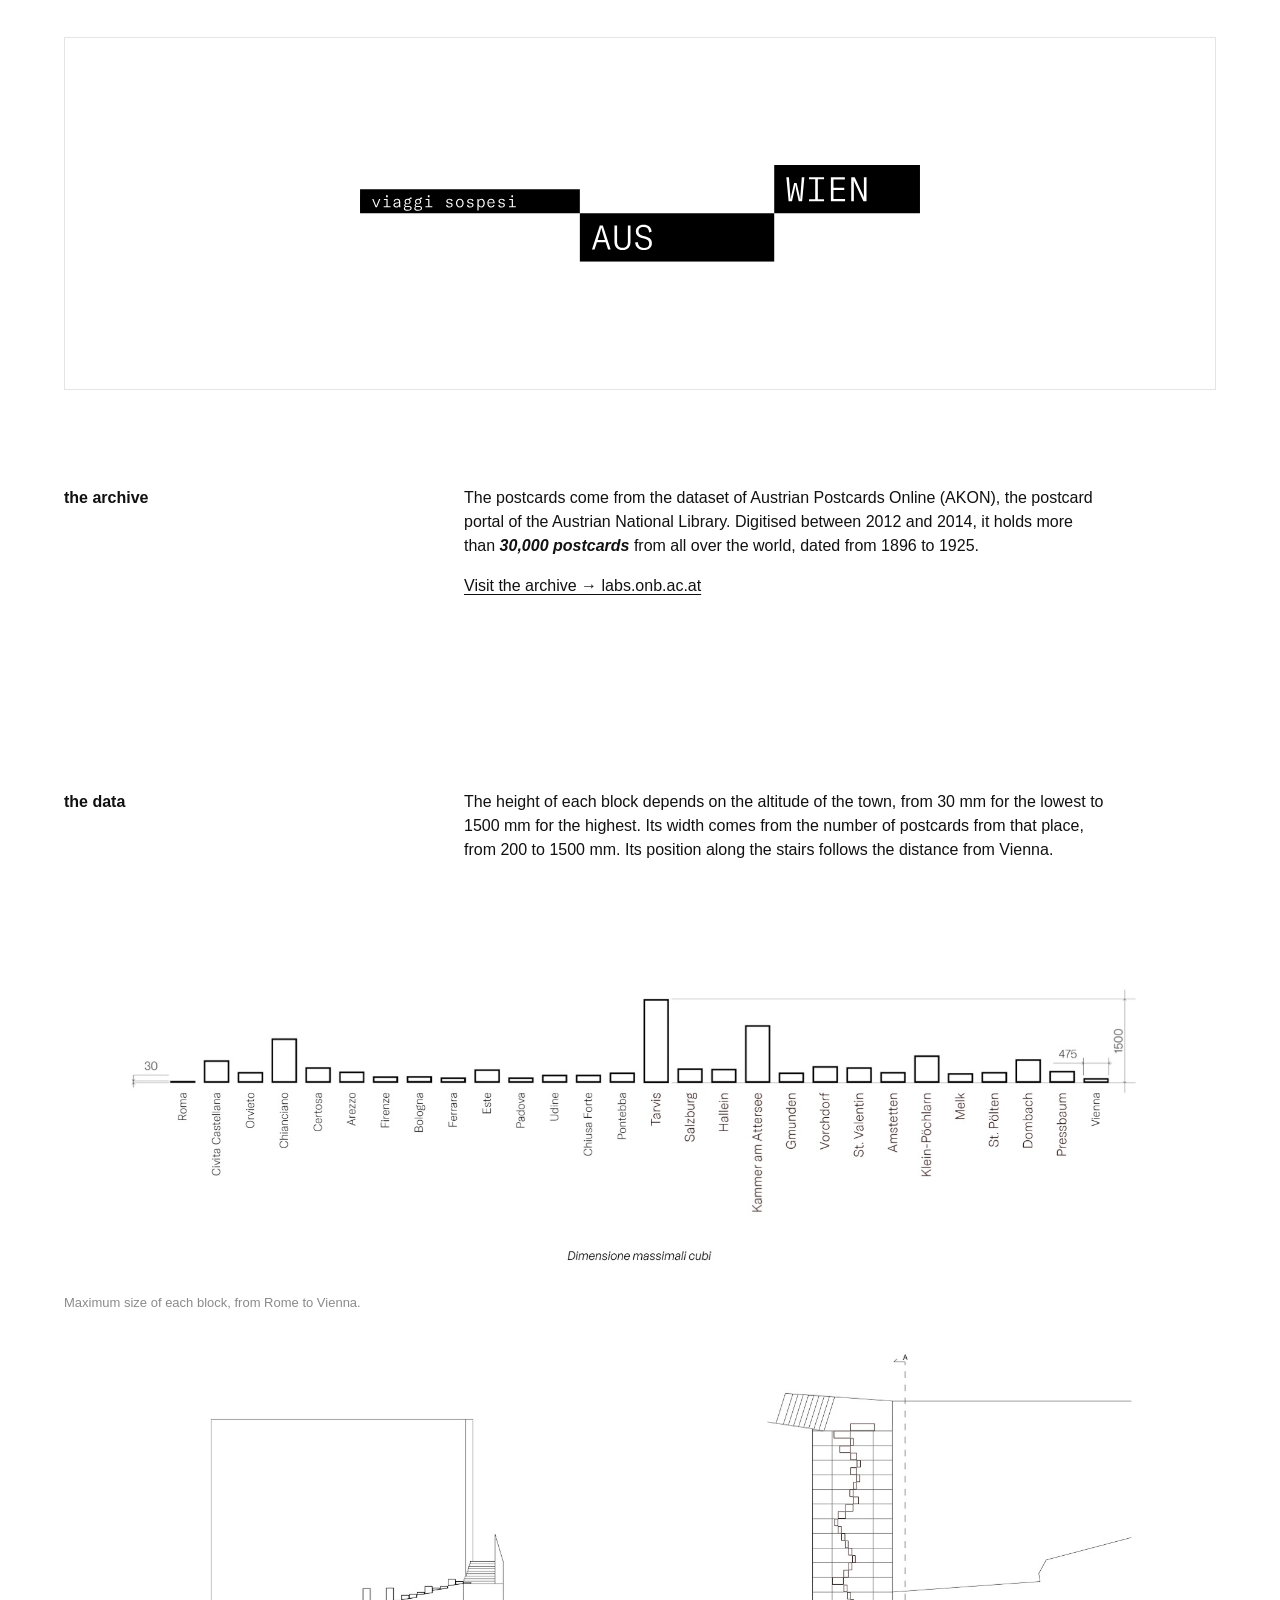
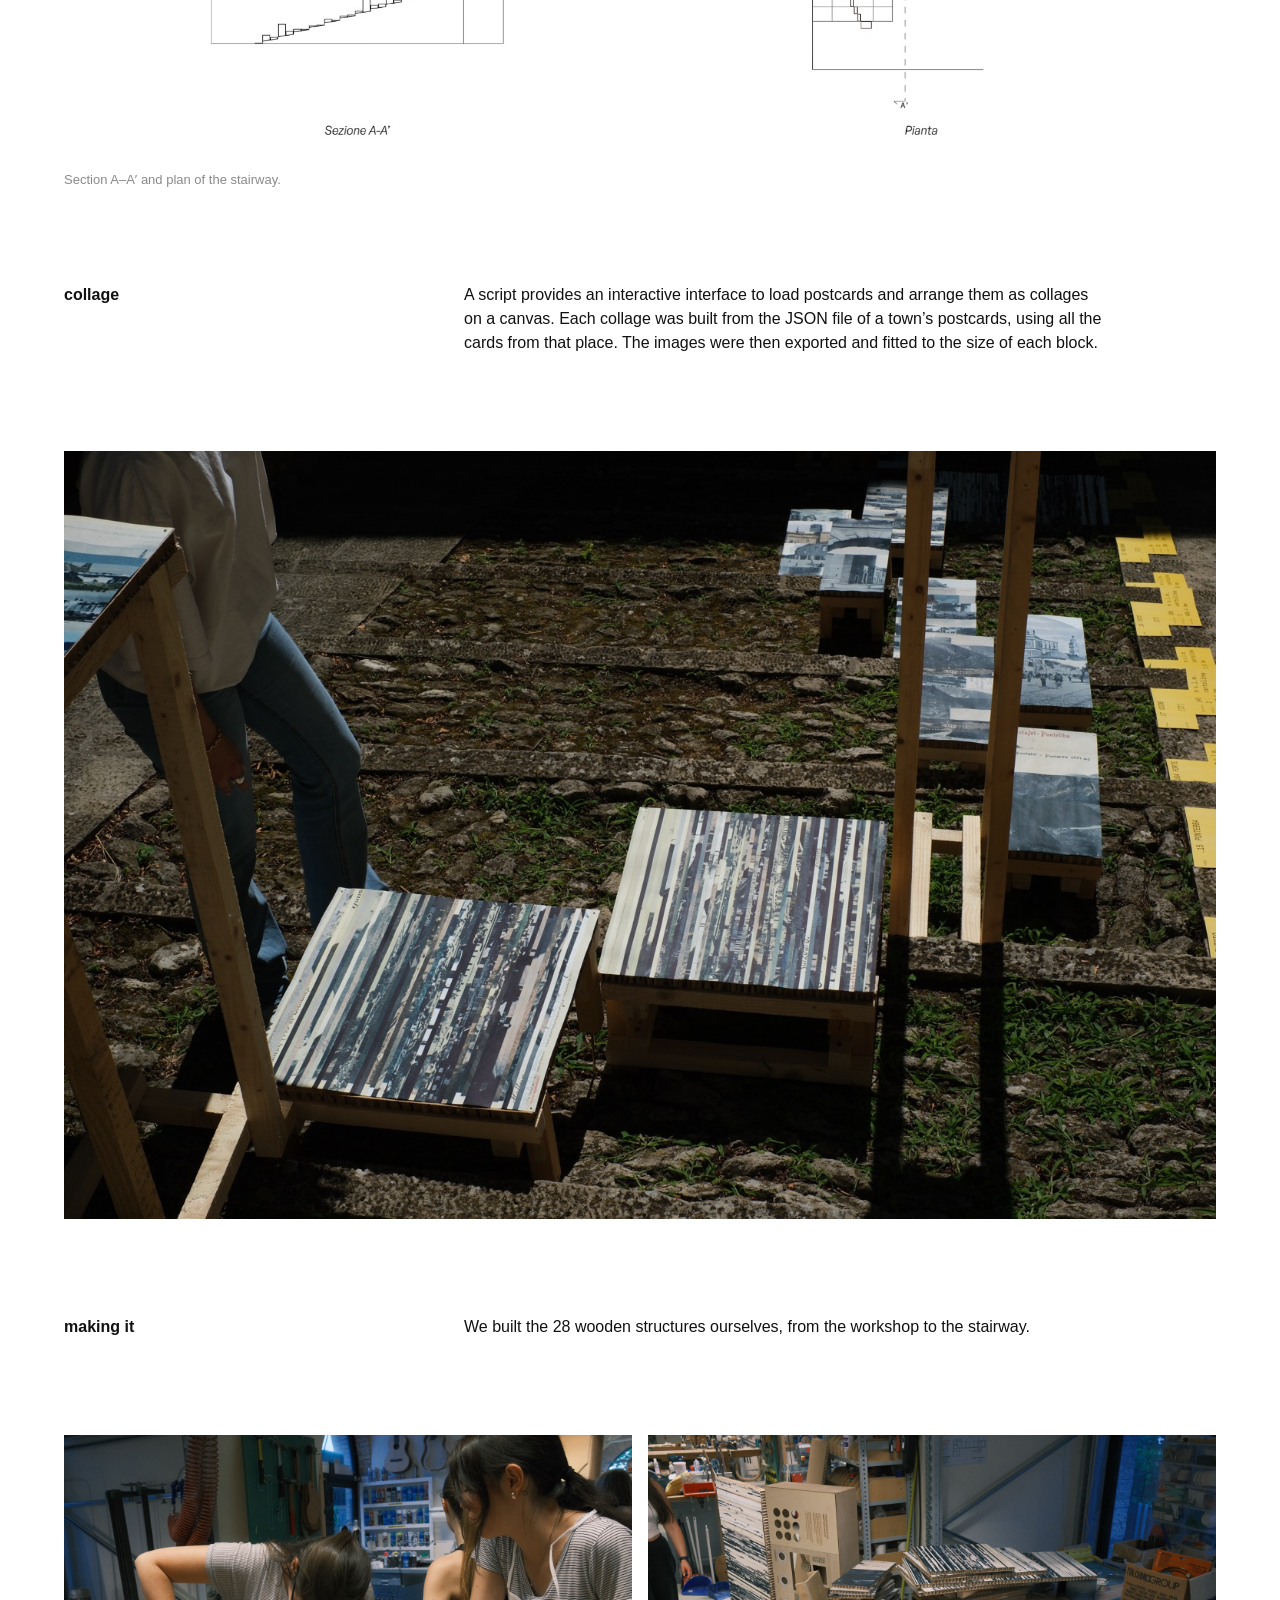
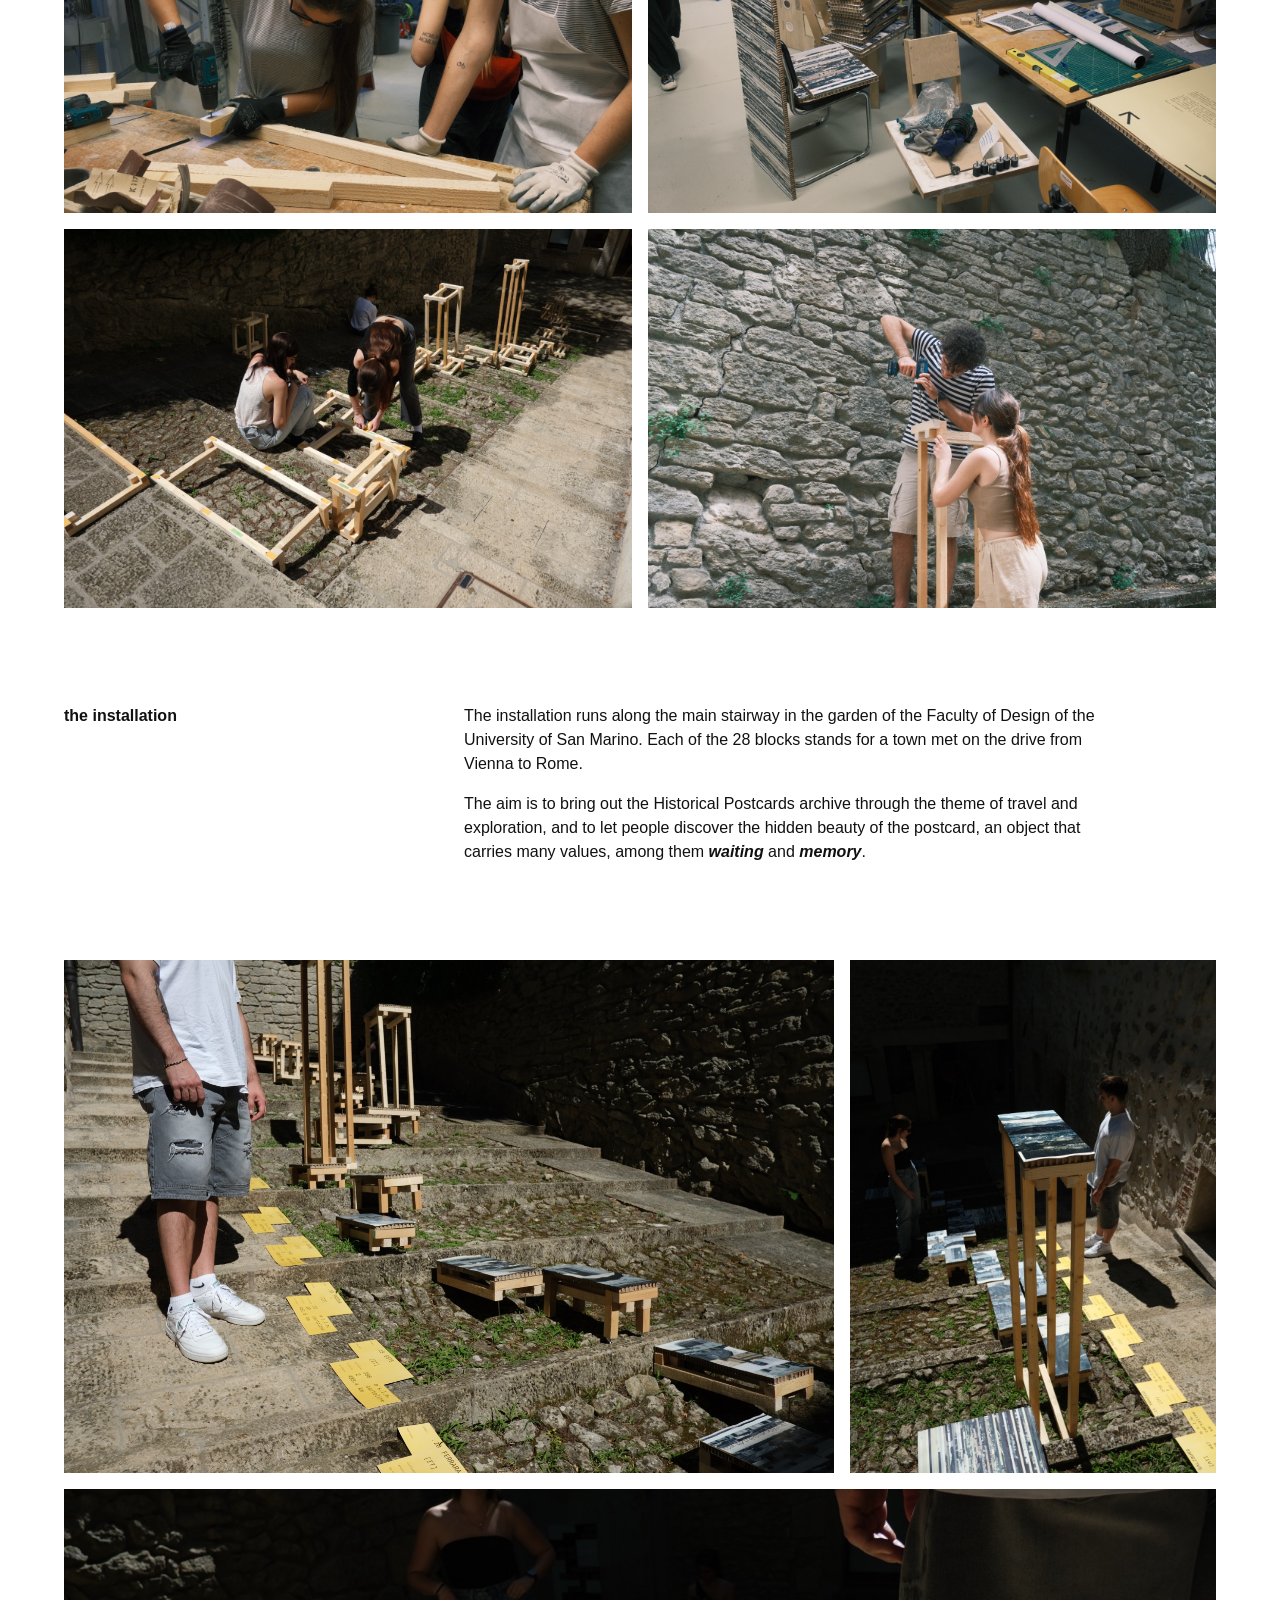
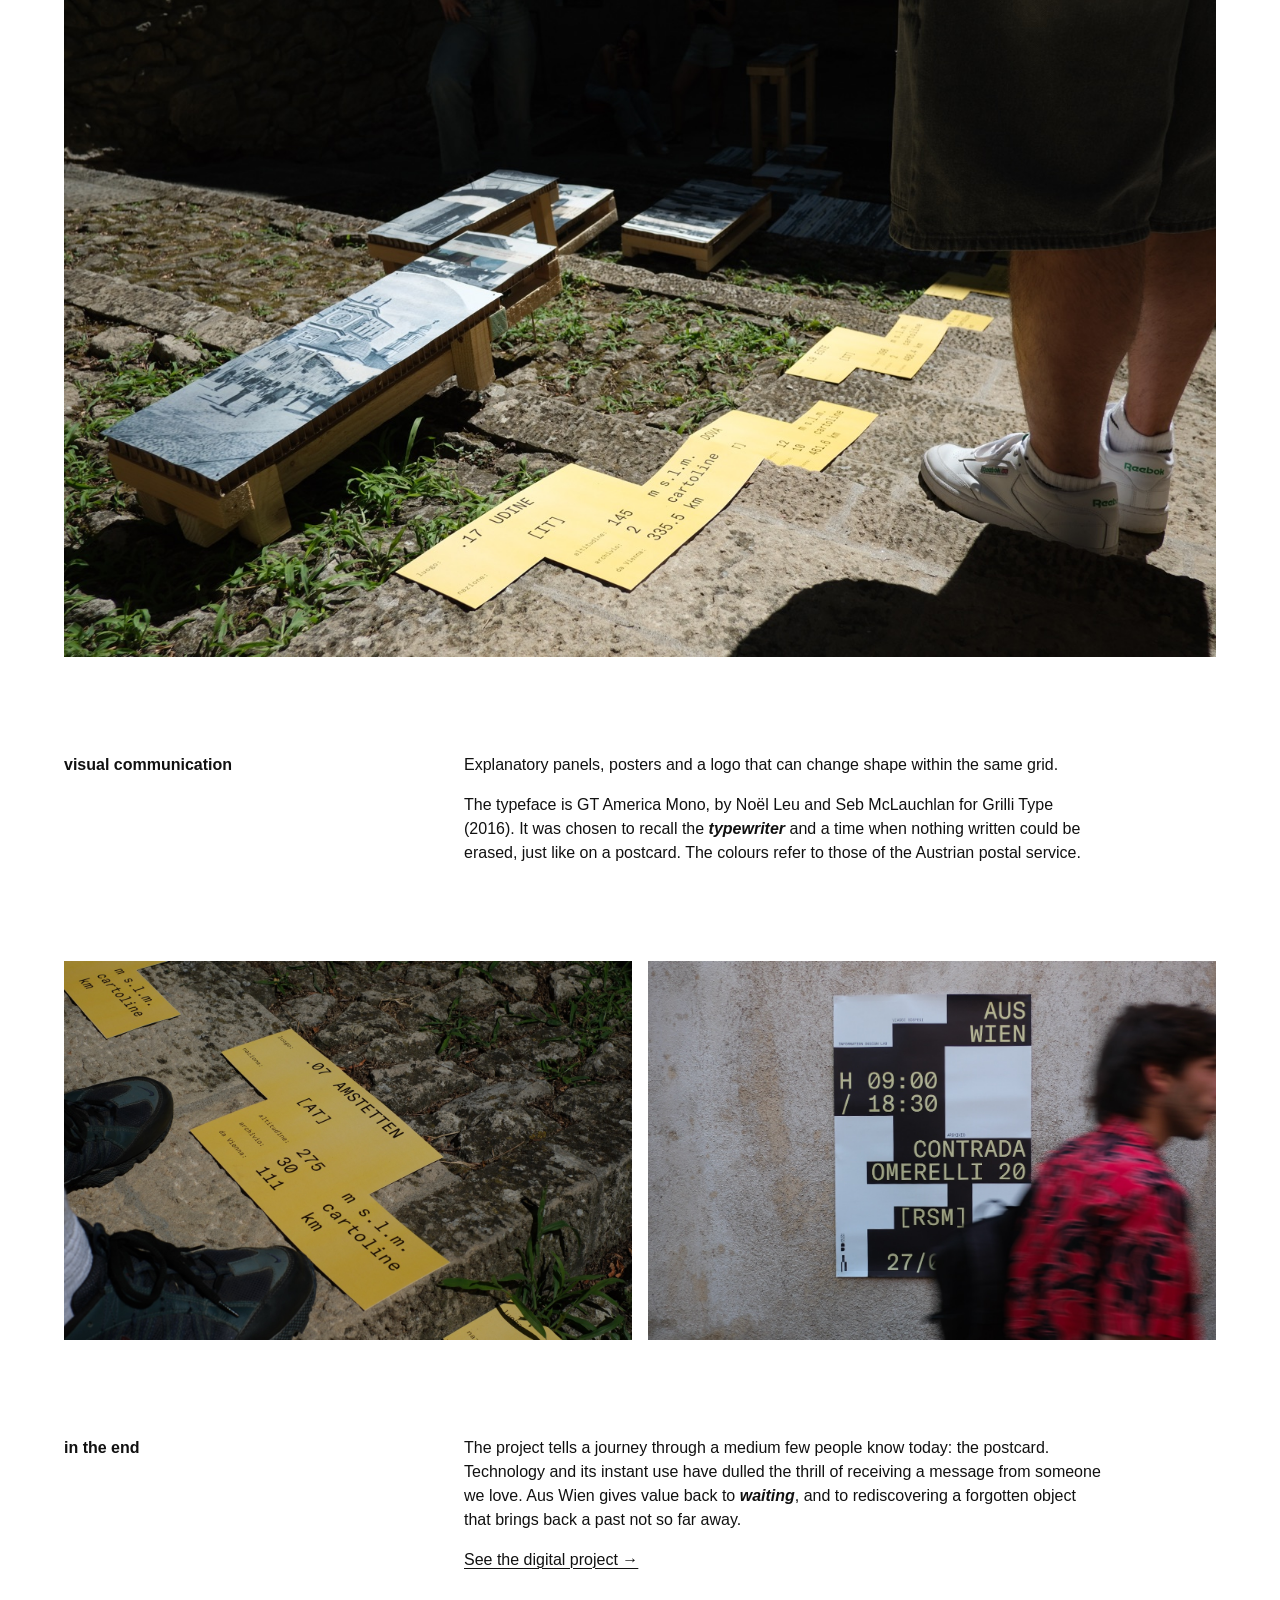
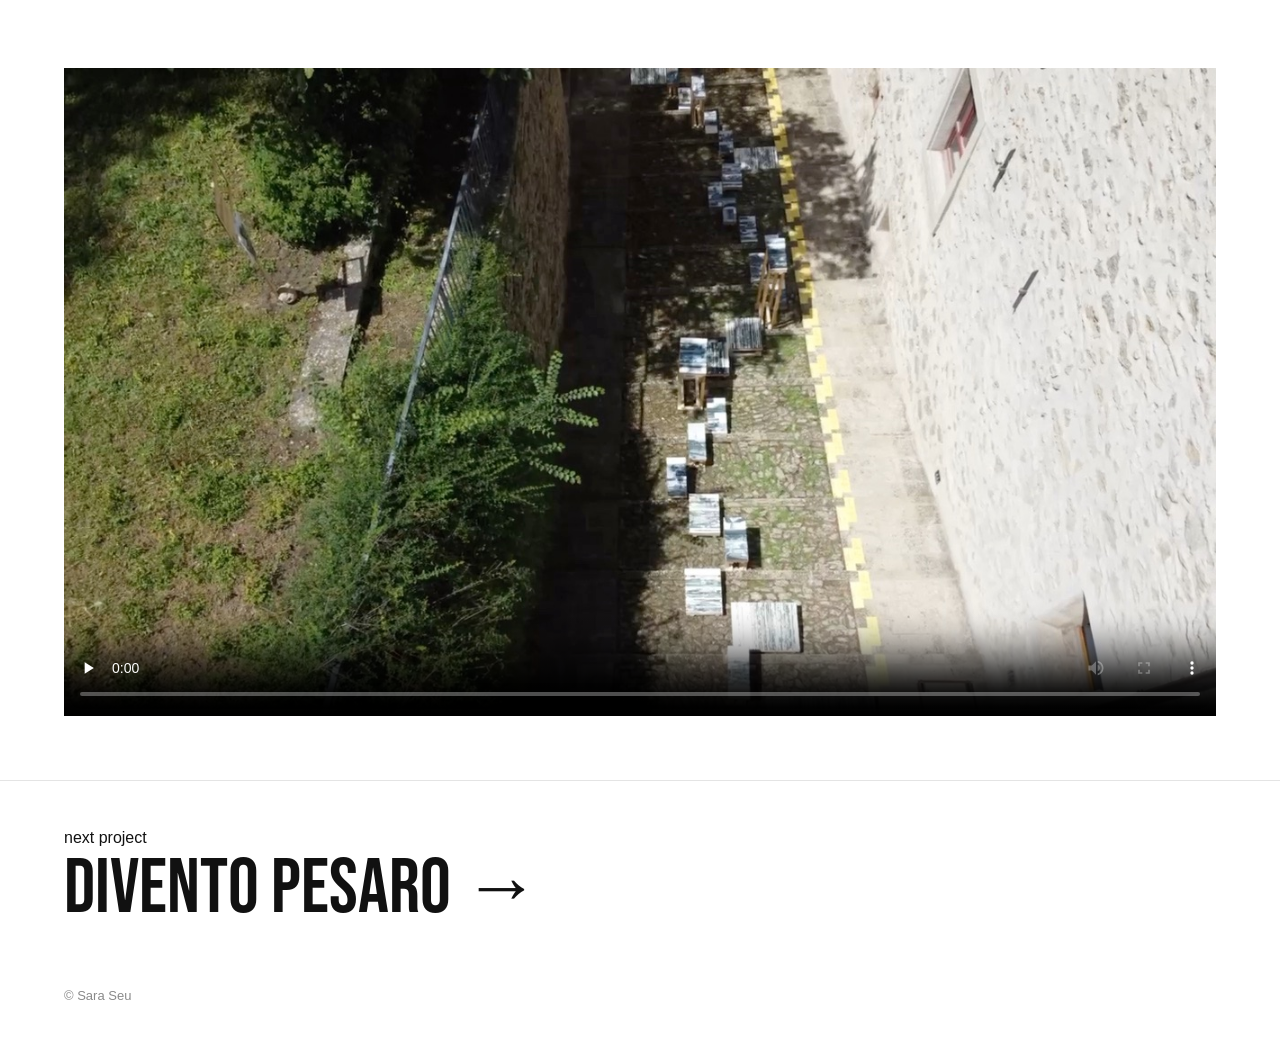
==== commit 5e672523: "Curriculum: contact header like the CV PDF, without phone Name and role on the left; email, residenc" ====
--- a/aus-wien.html
+++ b/aus-wien.html
@@ -8,7 +8,7 @@
       name="description"
       content="Aus Wien, viaggi sospesi: a site-specific installation that tells the journey from Vienna to Rome through historical postcards."
     />
-    <link rel="stylesheet" href="project-style.css?v=3" />
+    <link rel="stylesheet" href="project-style.css?v=10" />
   </head>
   <body>
     <header class="topbar">
--- a/project-style.css
+++ b/project-style.css
@@ -132,7 +132,7 @@
 
 .meta {
   display: grid;
-  grid-template-columns: repeat(4, minmax(0, 1fr));
+  grid-template-columns: repeat(auto-fit, minmax(150px, 1fr));
   gap: 24px;
   margin: 48px 0 0;
   padding: 20px 0 0;
@@ -776,3 +776,162 @@
 .block a.mail {
   font-size: 16px;
 }
+
+/* work cards: project logo on its brand colour */
+.work-grid .cover {
+  display: grid;
+  place-items: center;
+  aspect-ratio: 3 / 2;
+  overflow: hidden;
+  background: var(--bg, #f4f4f4);
+  transition: opacity 0.3s ease;
+}
+
+.work-grid .cover img {
+  width: 56%;
+  height: auto;
+  aspect-ratio: auto;
+  object-fit: contain;
+}
+
+.work-grid .cover.full img {
+  width: 100%;
+  height: 100%;
+  object-fit: cover;
+}
+
+.work-grid a:hover .cover,
+.work-grid a:focus-visible .cover {
+  opacity: 0.85;
+}
+
+.work-grid a:hover img,
+.work-grid a:focus-visible img {
+  opacity: 1;
+}
+
+/* work cards: project names in 16px bold lowercase */
+.work-grid strong {
+  font-family: var(--text);
+  font-size: 16px;
+  font-weight: 600;
+  line-height: 1.5;
+  text-transform: lowercase;
+}
+
+.work-grid small {
+  font-size: 14px;
+  font-weight: 400;
+}
+
+/* curriculum: portrait top-aligned with the first line of the about text */
+.about .portrait {
+  margin-top: 0;
+}
+
+.visually-hidden {
+  position: absolute;
+  width: 1px;
+  height: 1px;
+  overflow: hidden;
+  clip: rect(0 0 0 0);
+  white-space: nowrap;
+}
+
+/* curriculum header: name on the left, contacts on the right (as in the CV PDF) */
+.hero--cv {
+  display: grid;
+  grid-template-columns: minmax(0, 1fr) auto;
+  column-gap: 48px;
+  align-items: start;
+}
+
+.hero--cv .cv-side {
+  padding-top: 6px;
+}
+
+.cv-contacts {
+  display: grid;
+  grid-template-columns: repeat(3, auto);
+  grid-template-areas:
+    "email residence linkedin"
+    "website . birth";
+  gap: 18px 48px;
+  margin: 0;
+  text-align: right;
+}
+
+.cv-contacts .c-email { grid-area: email; }
+.cv-contacts .c-residence { grid-area: residence; }
+.cv-contacts .c-linkedin { grid-area: linkedin; }
+.cv-contacts .c-website { grid-area: website; }
+.cv-contacts .c-birth { grid-area: birth; }
+
+.cv-contacts dt {
+  font-size: 13px;
+  font-weight: 400;
+  color: var(--soft);
+  margin-bottom: 2px;
+}
+
+.cv-contacts dd {
+  margin: 0;
+  font-size: 16px;
+  font-weight: 400;
+}
+
+.cv-contacts a {
+  color: inherit;
+  text-decoration: none;
+}
+
+.cv-contacts a:hover,
+.cv-contacts a:focus-visible {
+  text-decoration: underline;
+  text-underline-offset: 3px;
+}
+
+.hero--cv .cv-links {
+  display: flex;
+  justify-content: flex-end;
+  gap: 8px 28px;
+  margin: 28px 0 0;
+  font-size: 15px;
+  font-weight: 400;
+}
+
+.hero--cv .cv-links a {
+  color: inherit;
+  text-decoration: underline;
+  text-decoration-thickness: 1px;
+  text-underline-offset: 4px;
+}
+
+.hero--cv .cv-links a:hover {
+  text-decoration: none;
+}
+
+@media (max-width: 900px) {
+  .hero--cv {
+    display: block;
+  }
+
+  .hero--cv .cv-side {
+    margin-top: 40px;
+    padding-top: 0;
+  }
+
+  .cv-contacts {
+    grid-template-columns: repeat(2, minmax(0, 1fr));
+    grid-template-areas:
+      "email email"
+      "linkedin linkedin"
+      "website residence"
+      "birth .";
+    text-align: left;
+  }
+
+  .hero--cv .cv-links {
+    justify-content: flex-start;
+  }
+}
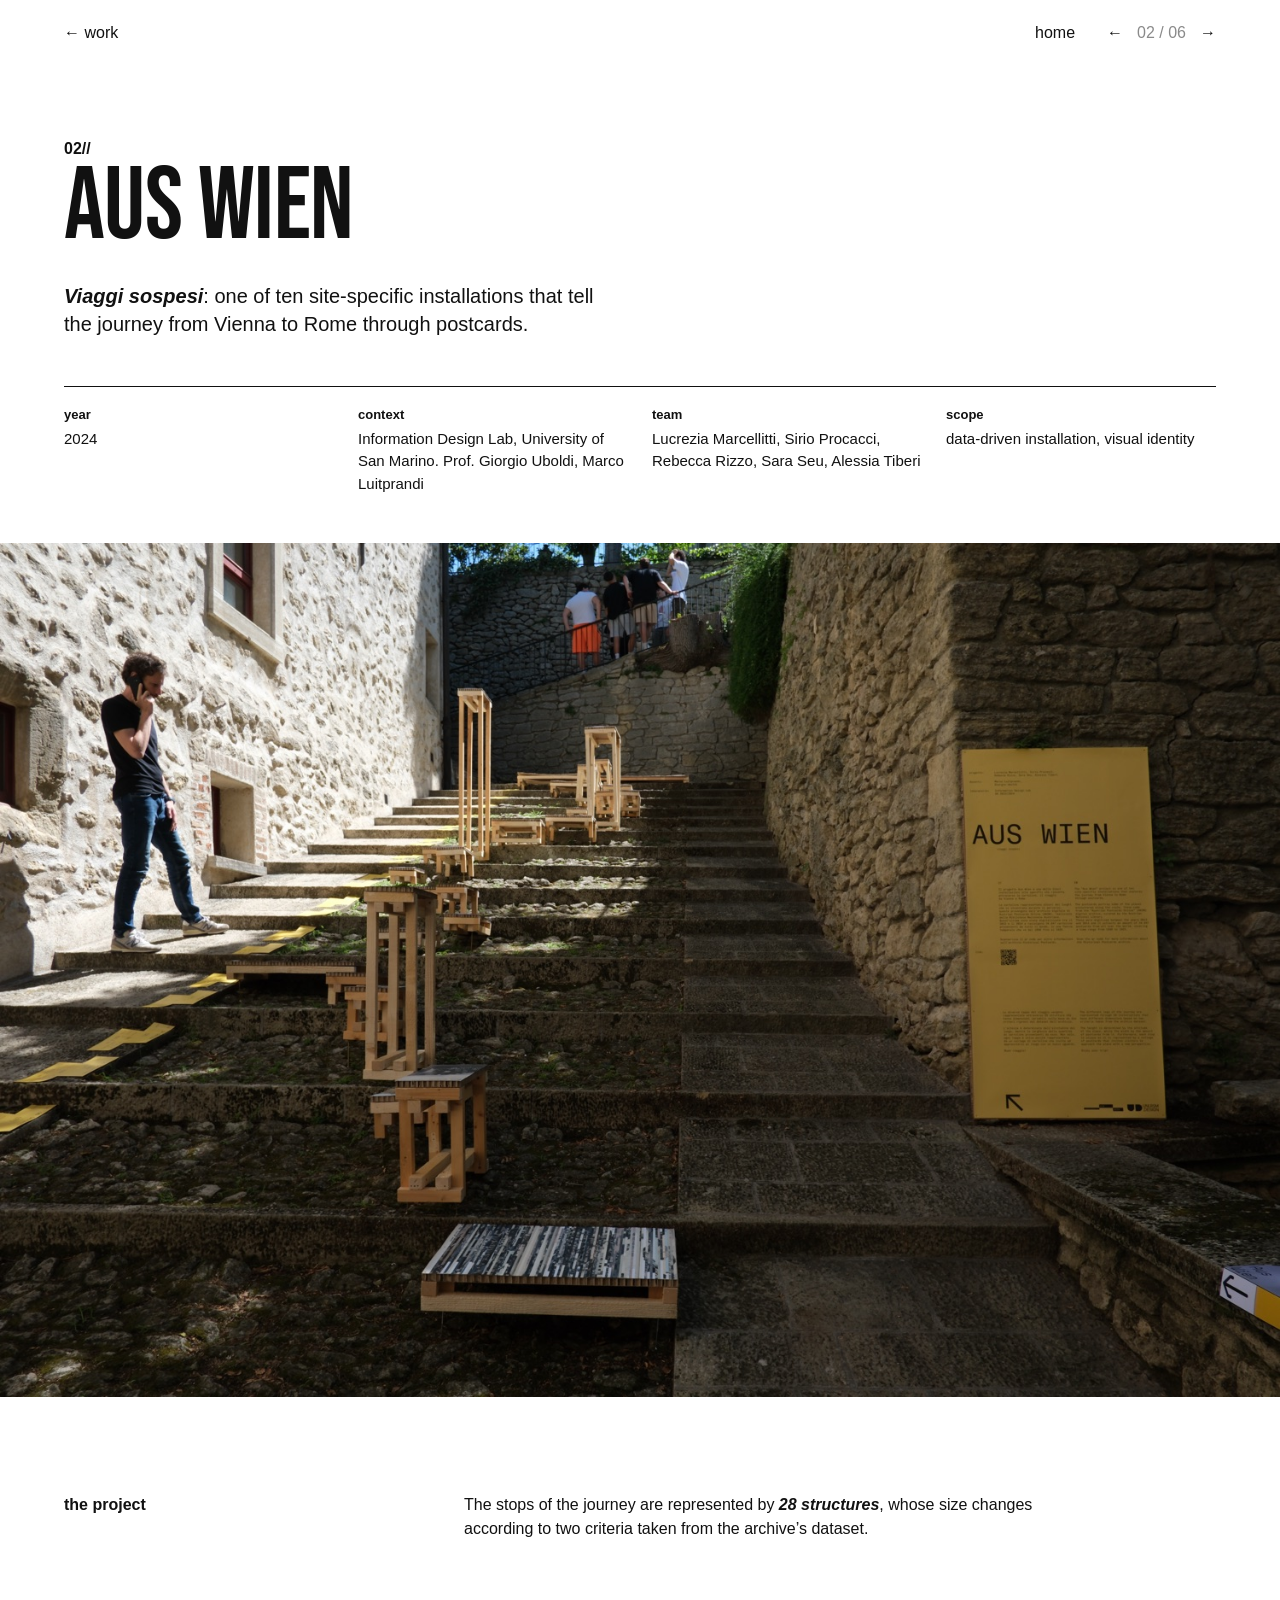
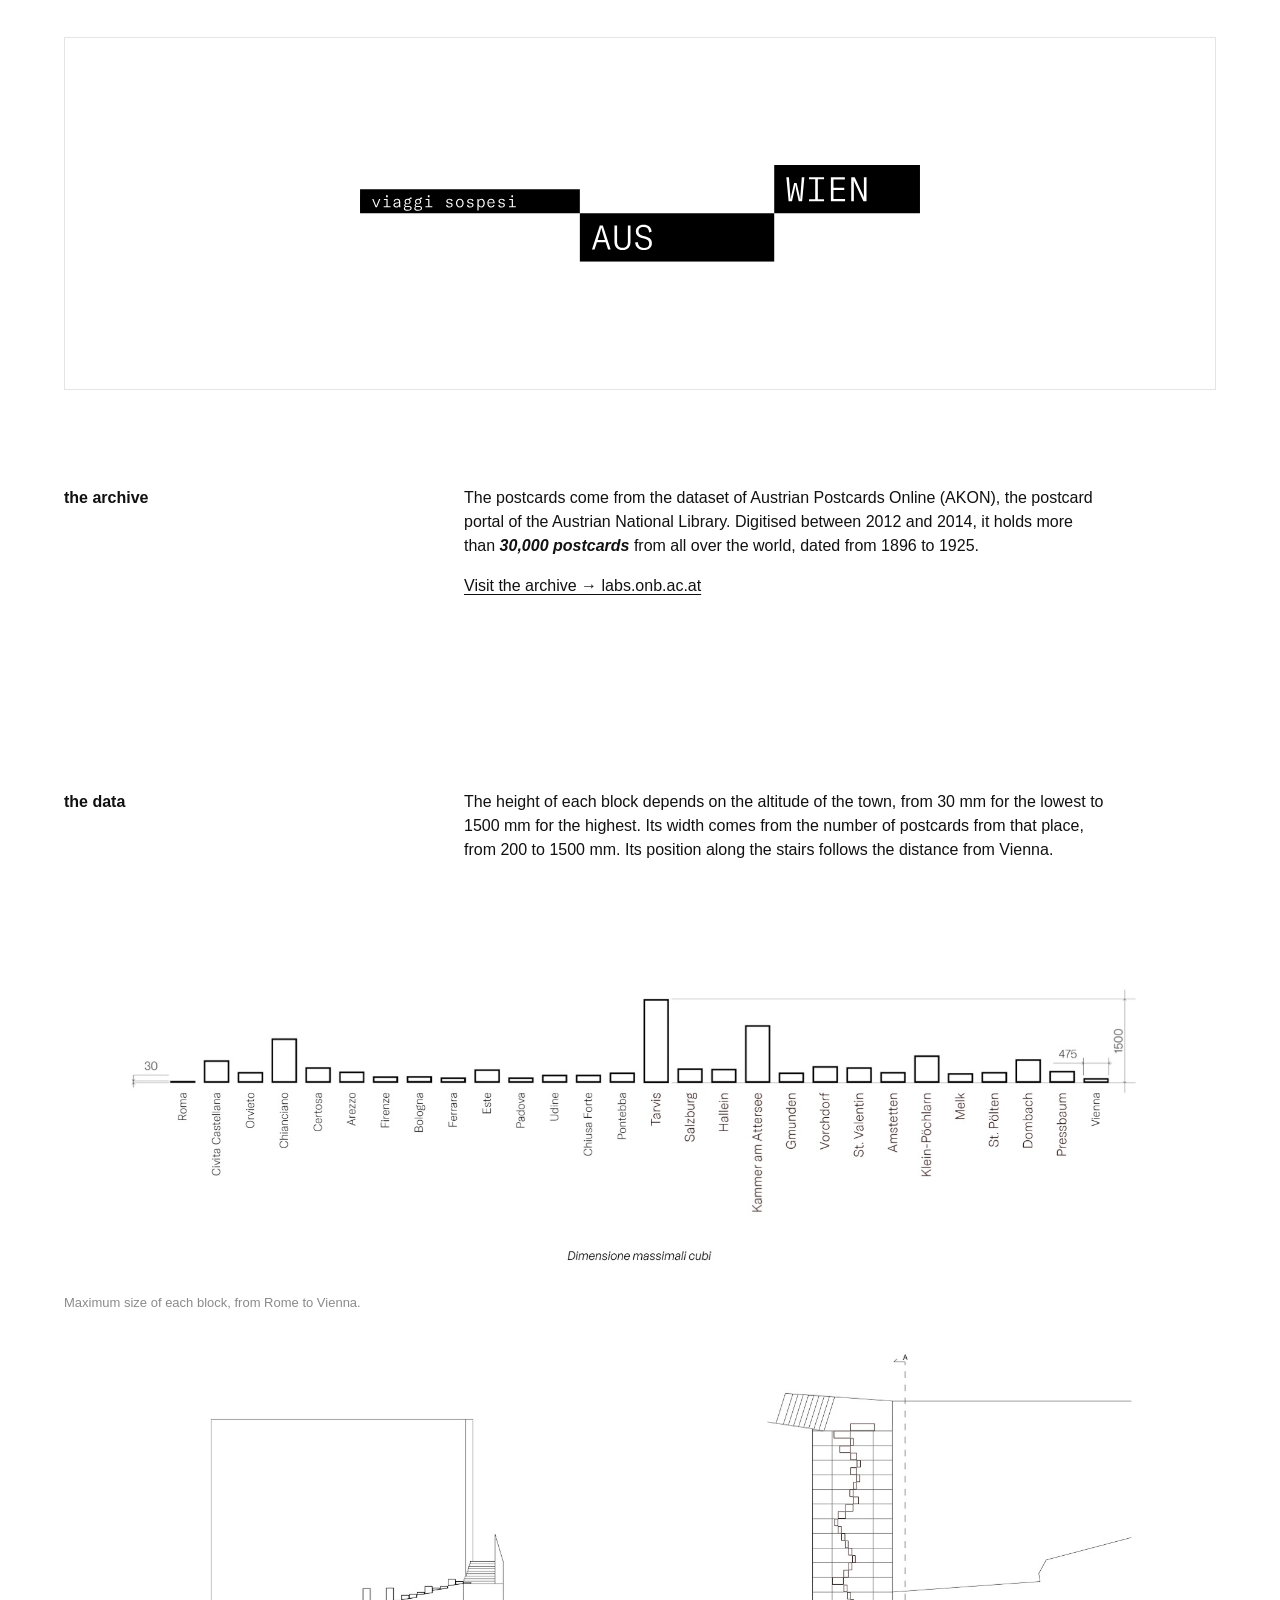
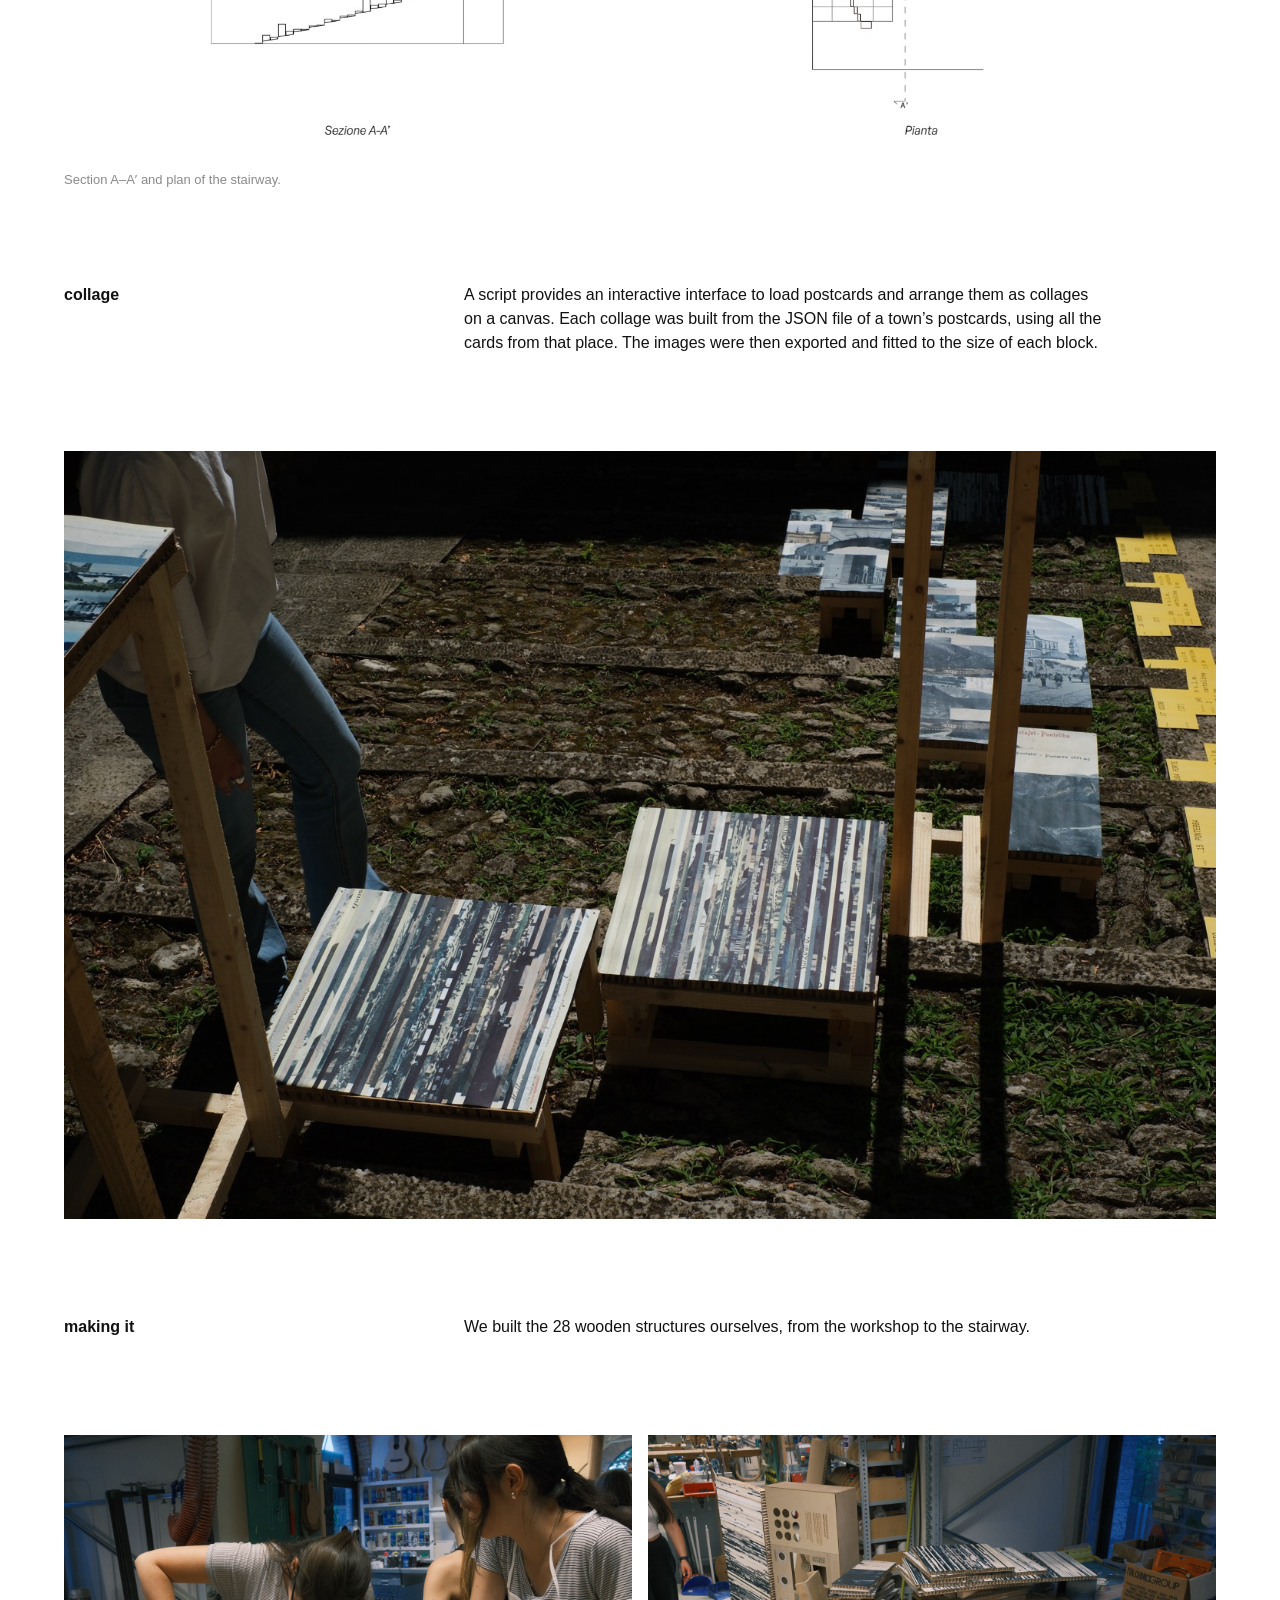
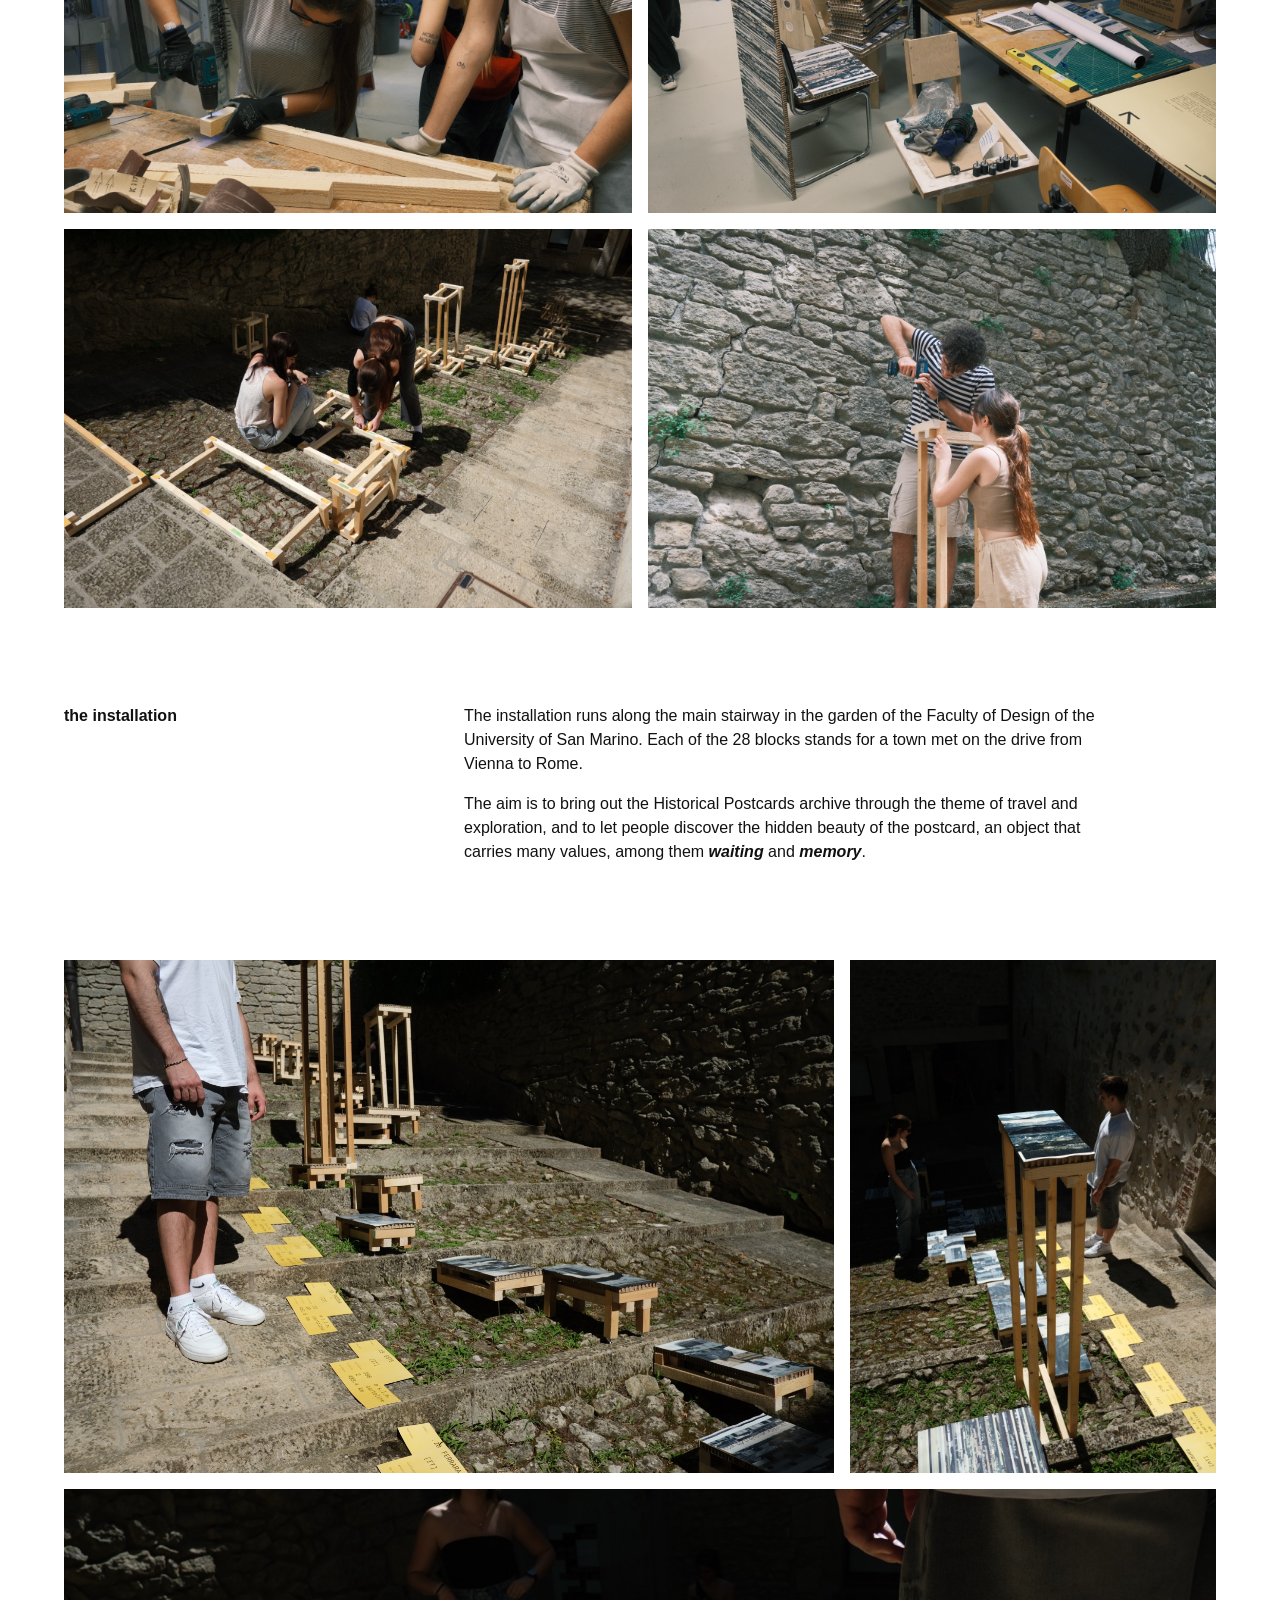
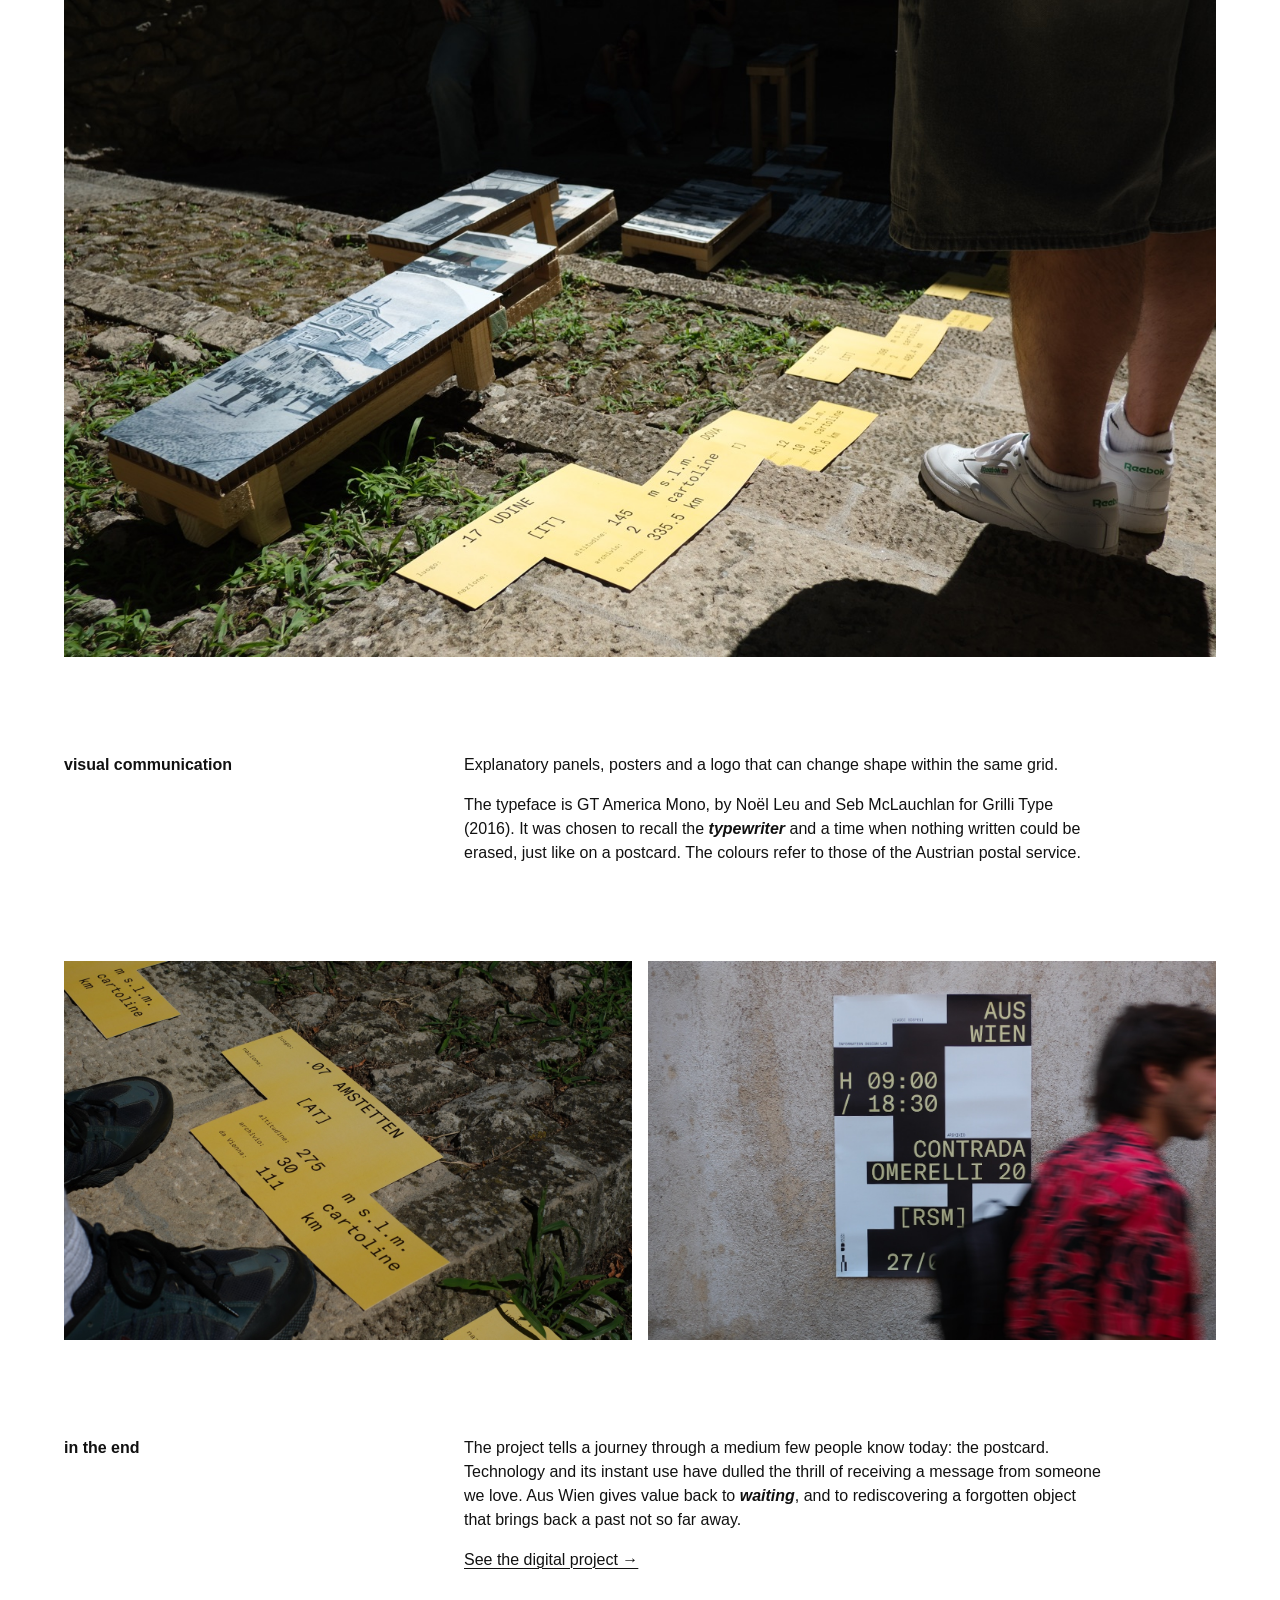
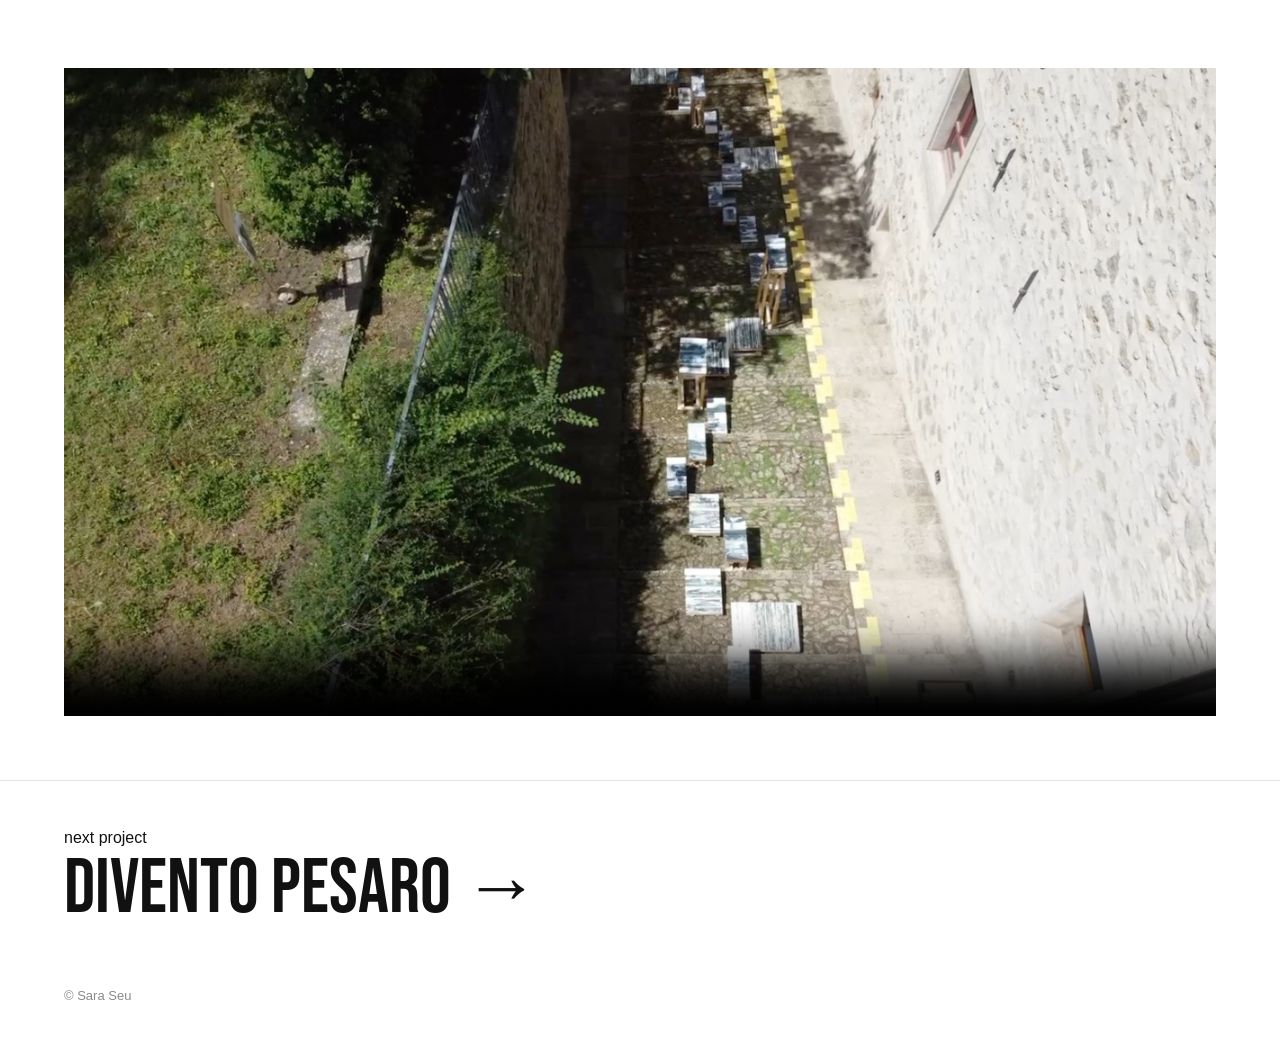
==== commit 0c21148b: "Curriculum: align the role line with the email row Co-Authored-By: Claude Opus 5.5 <noreply@anthropi" ====
--- a/aus-wien.html
+++ b/aus-wien.html
@@ -8,7 +8,7 @@
       name="description"
       content="Aus Wien, viaggi sospesi: a site-specific installation that tells the journey from Vienna to Rome through historical postcards."
     />
-    <link rel="stylesheet" href="project-style.css?v=10" />
+    <link rel="stylesheet" href="project-style.css?v=12" />
   </head>
   <body>
     <header class="topbar">
--- a/project-style.css
+++ b/project-style.css
@@ -852,10 +852,10 @@
 
 .cv-contacts {
   display: grid;
-  grid-template-columns: repeat(3, auto);
+  grid-template-columns: repeat(2, auto);
   grid-template-areas:
-    "email residence linkedin"
-    "website . birth";
+    "residence birth"
+    "email linkedin";
   gap: 18px 48px;
   margin: 0;
   text-align: right;
@@ -924,10 +924,9 @@
   .cv-contacts {
     grid-template-columns: repeat(2, minmax(0, 1fr));
     grid-template-areas:
+      "residence birth"
       "email email"
-      "linkedin linkedin"
-      "website residence"
-      "birth .";
+      "linkedin linkedin";
     text-align: left;
   }
 
@@ -935,3 +934,26 @@
     justify-content: flex-start;
   }
 }
+
+/* curriculum header: role line sits on the same baseline as the email row */
+.hero--cv {
+  align-items: last baseline;
+}
+
+.hero--cv .cv-side {
+  position: relative;
+  padding-top: 0;
+}
+
+.hero--cv .cv-links {
+  position: absolute;
+  top: 100%;
+  right: 0;
+  white-space: nowrap;
+}
+
+@media (max-width: 900px) {
+  .hero--cv .cv-links {
+    position: static;
+  }
+}
